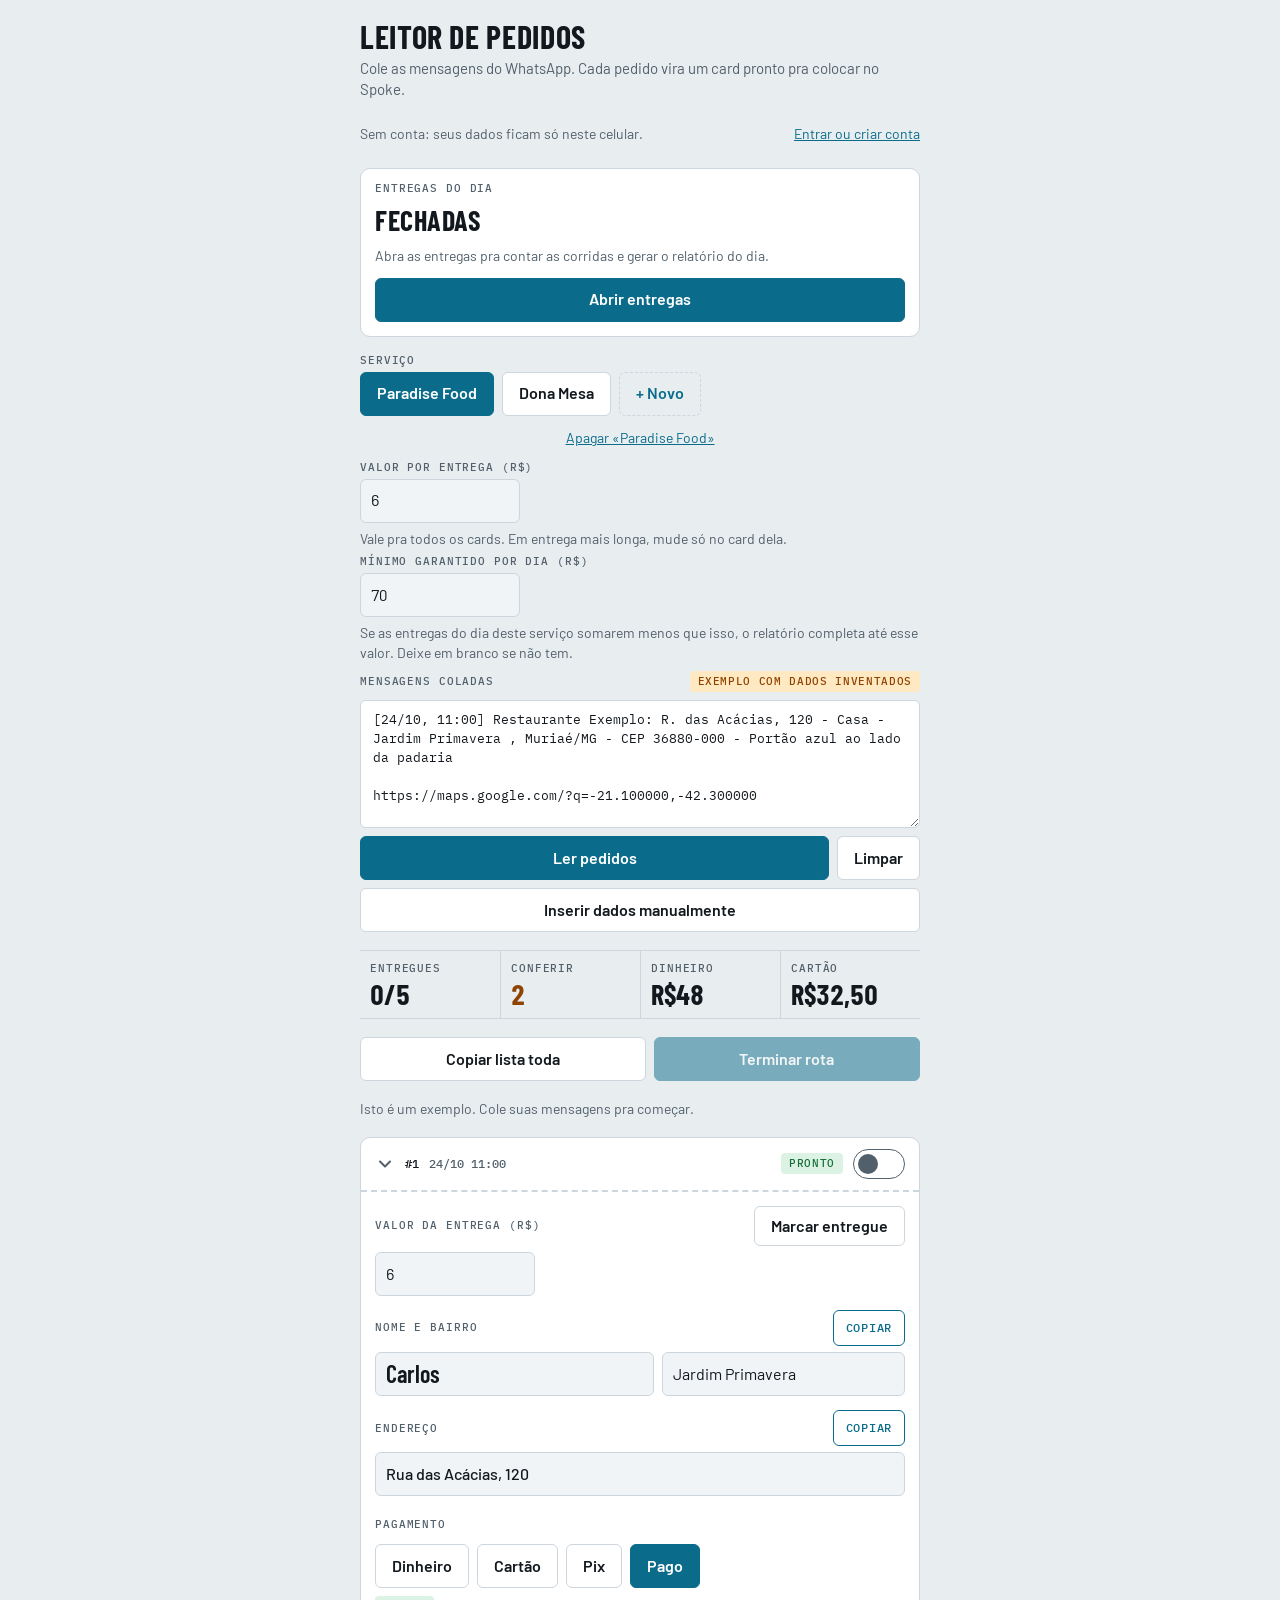
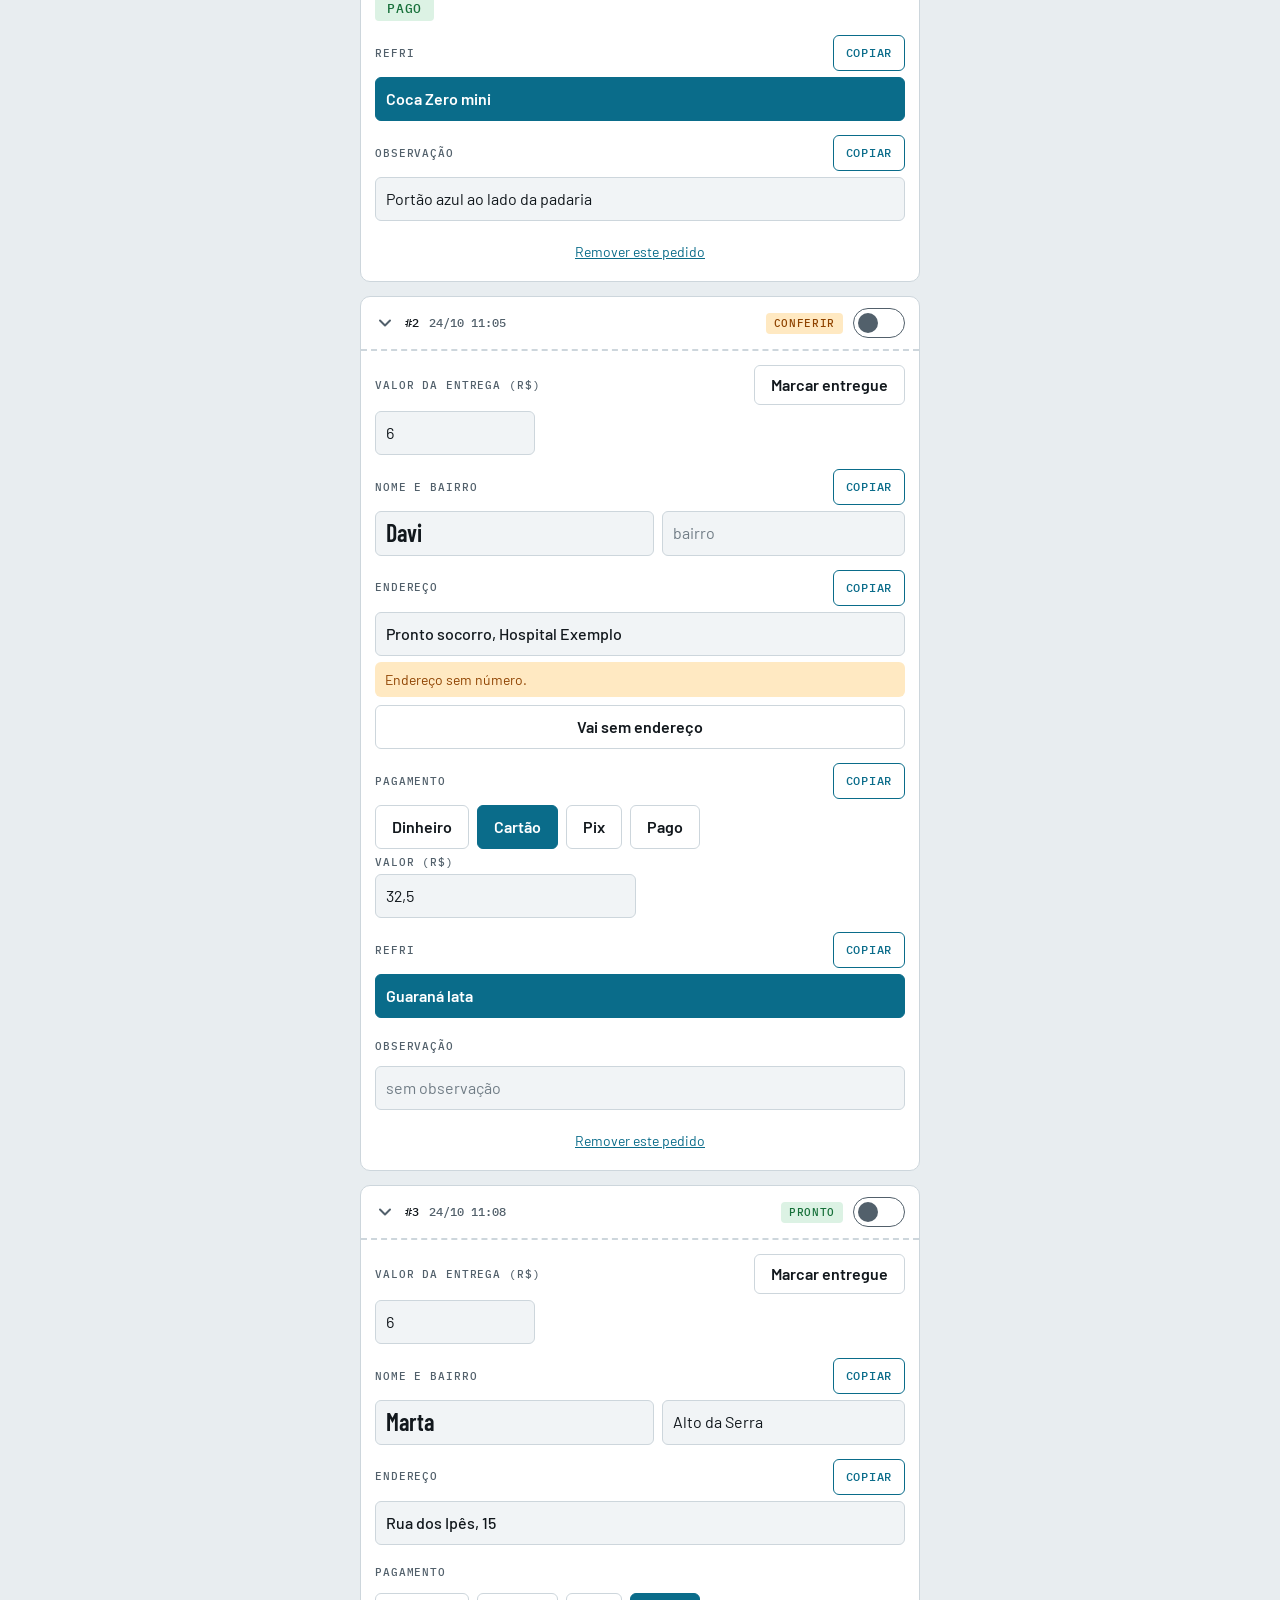
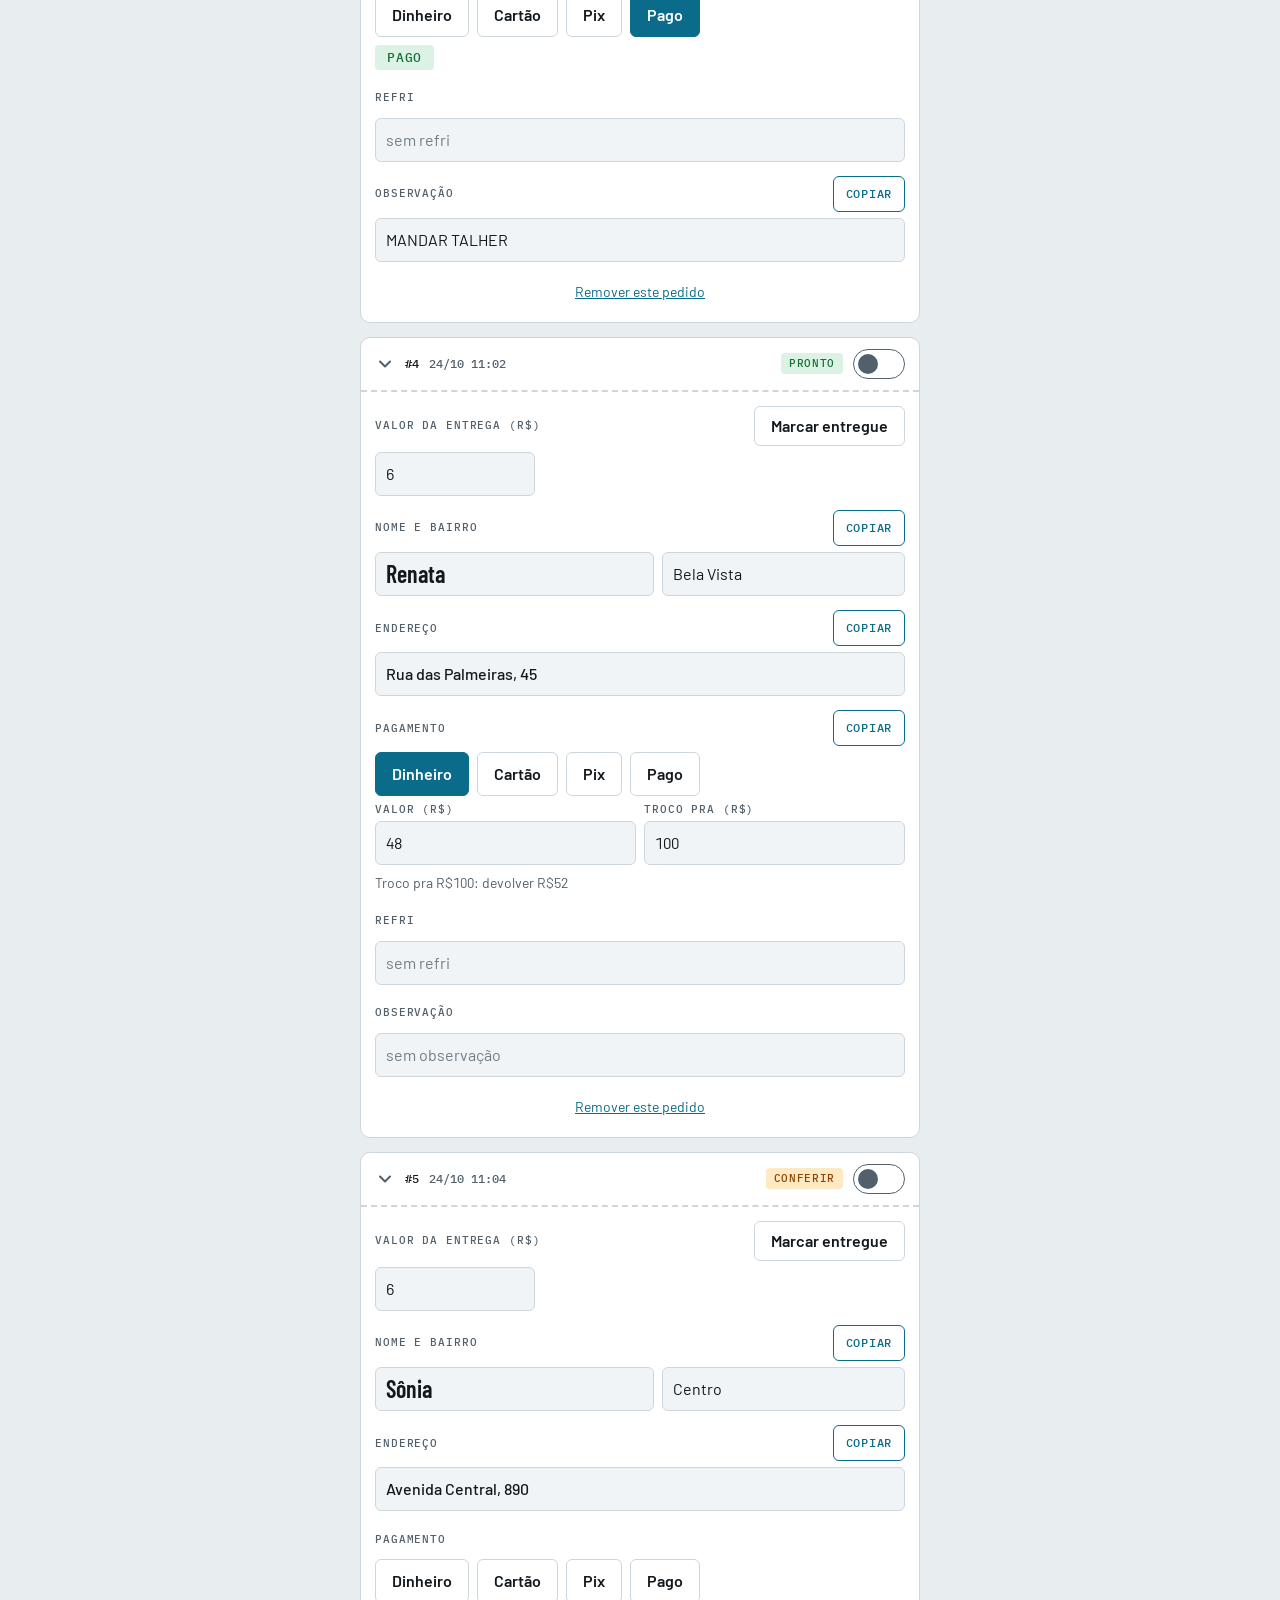
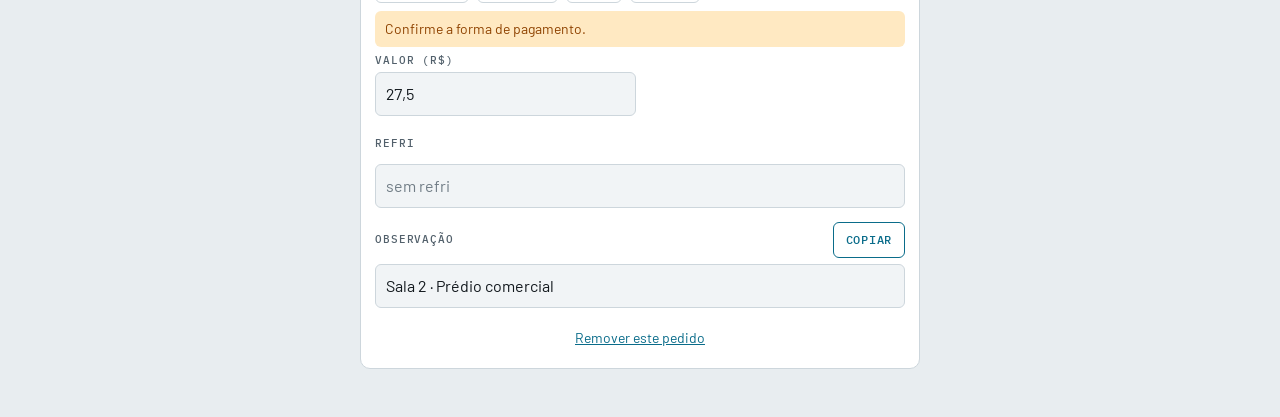
==== index.html @ 941a0d6e "Etapa 6a: login opcional (area de conta)" ====
<!DOCTYPE html>
<!--
  index.html  —  O "esqueleto" da página
  ------------------------------------------------------------
  HTML só descreve O QUE existe na tela. A aparência está em
  css/style.css e o comportamento em js/app.js.

  Várias partes aqui ficam vazias de propósito (turno, serviços, resumo,
  cards, relatório): o app.js preenche essas partes conforme os dados.
-->
<html lang="pt-BR">
<head>
  <meta charset="utf-8">
  <meta name="viewport" content="width=device-width, initial-scale=1, viewport-fit=cover">
  <title>Leitor de Pedidos</title>
  <!-- Faz o site poder ser instalado como app (e virar APK) -->
  <link rel="manifest" href="manifest.json">
  <meta name="theme-color" content="#0a6c8a">
  <link rel="icon" href="icons/icon-192.png">
  <link rel="stylesheet" href="https://fonts.googleapis.com/css2?family=Barlow:wght@400;500;600&family=Barlow+Condensed:wght@600;700&family=IBM+Plex+Mono:wght@400;500&display=swap">
  <link rel="stylesheet" href="css/style.css">
  <!-- NOVO: aparência da área de conta (login) -->
  <link rel="stylesheet" href="css/conta.css">
</head>
<body>

  <main class="wrap">

    <header>
      <h1>Leitor de Pedidos</h1>
      <p class="lead">Cole as mensagens do WhatsApp. Cada pedido vira um card pronto pra colocar no Spoke.</p>
    </header>

    <!-- NOVO: área da conta (login opcional). O js/auth.js preenche esta parte. -->
    <section id="areaConta" aria-label="Conta"></section>

    <!-- Barra das entregas do dia: abrir, ver o andamento, fechar -->
    <section class="turno" id="turno" aria-label="Entregas do dia"></section>

    <!-- Mensagens curtas de status (salvo, erro...) -->
    <p class="status" id="status" hidden></p>

    <!-- TELA PRINCIPAL -->
    <div class="stack" id="main">

      <section class="paste" aria-label="Mensagens">
        <div class="f">
          <span class="lab">Serviço</span>
          <div class="seg" id="servicos"></div>
          <div class="row" id="novo" hidden>
            <input class="in" id="novoNome" placeholder="Nome do serviço" autocomplete="off">
            <button class="b1" id="novoOk" type="button">Salvar</button>
          </div>
          <!-- Apagar serviço: o app.js mostra o link e as duas perguntas aqui -->
          <div class="notes" id="svcdel"></div>
        </div>

        <div class="f">
          <label class="lab" for="valorPadrao">Valor por entrega (R$)</label>
          <input class="in sm" id="valorPadrao" inputmode="decimal" autocomplete="off">
          <span class="hint">Vale pra todos os cards. Em entrega mais longa, mude só no card dela.</span>
        </div>

        <div class="f">
          <label class="lab" for="minimo">Mínimo garantido por dia (R$)</label>
          <input class="in sm" id="minimo" inputmode="decimal" placeholder="sem mínimo" autocomplete="off">
          <span class="hint">Se as entregas do dia deste serviço somarem menos que isso, o relatório completa até esse valor. Deixe em branco se não tem.</span>
        </div>

        <div class="paste-head">
          <label class="lab" for="src">Mensagens coladas</label>
          <span class="demo" id="demo">Exemplo com dados inventados</span>
        </div>
        <textarea id="src" spellcheck="false" placeholder="Cole aqui as mensagens do WhatsApp"></textarea>
        <div class="row">
          <button class="b1" id="run" type="button">Ler pedidos</button>
          <button class="b2" id="clear" type="button">Limpar</button>
        </div>

        <!-- Pedido que não veio no padrão (ex.: print do iFood): preencher na mão -->
        <button class="b2" id="manualBtn" type="button">Inserir dados manualmente</button>

        <!-- Telinha de preenchimento manual (o app.js abre e fecha) -->
        <div class="manual" id="manual" hidden>
          <span class="lab">Novo pedido manual</span>

          <div class="f">
            <label class="lab" for="mNome">Nome</label>
            <input class="in nm" id="mNome" autocomplete="off">
          </div>
          <div class="f">
            <label class="lab" for="mBairro">Bairro</label>
            <input class="in" id="mBairro" autocomplete="off">
          </div>
          <div class="f">
            <label class="lab" for="mEnd">Endereço (rua e número)</label>
            <input class="in ad" id="mEnd" placeholder="Rua X, 123" autocomplete="off">
          </div>

          <div class="f">
            <span class="lab">Pagamento</span>
            <div class="seg" id="mForma">
              <button class="b2" type="button" data-mf="dinheiro" aria-pressed="false">Dinheiro</button>
              <button class="b2" type="button" data-mf="cartao" aria-pressed="false">Cartão</button>
              <button class="b2" type="button" data-mf="pix" aria-pressed="false">Pix</button>
              <button class="b2" type="button" data-mf="pago" aria-pressed="false">Pago</button>
            </div>
          </div>
          <div class="pay-in" id="mValores">
            <div class="f">
              <label class="lab" for="mValor">Valor (R$)</label>
              <input class="in sm" id="mValor" inputmode="decimal" autocomplete="off">
            </div>
            <div class="f" id="mTrocoBox" hidden>
              <label class="lab" for="mTroco">Troco pra (R$)</label>
              <input class="in sm" id="mTroco" inputmode="decimal" placeholder="opcional" autocomplete="off">
            </div>
          </div>

          <div class="f">
            <label class="lab" for="mRefri">Refri</label>
            <input class="in" id="mRefri" placeholder="sem refri" autocomplete="off">
          </div>
          <div class="f">
            <label class="lab" for="mObs">Observação</label>
            <input class="in" id="mObs" placeholder="sem observação" autocomplete="off">
          </div>

          <div class="notice warn" id="mErro" hidden></div>
          <div class="row">
            <button class="b1" id="mAdd" type="button">Adicionar pedido</button>
            <button class="b2" id="mCancel" type="button">Cancelar</button>
          </div>
        </div>
      </section>

      <section class="sum" id="sum" aria-label="Resumo da rota"></section>

      <div class="row">
        <button class="b2" id="copyall" type="button" style="flex:1 1 auto">Copiar lista toda</button>
        <button class="b1" id="terminar" type="button">Terminar rota</button>
      </div>
      <p class="hint" id="hintfim" hidden></p>
      <div class="notes" id="fim"></div>

      <section class="list" id="list" aria-label="Pedidos"></section>
      <p class="foot" id="foot" hidden></p>
    </div>

    <!-- TELA DO RELATÓRIO (aparece ao tocar em "Fechar entregas") -->
    <section class="stack" id="rel" hidden></section>

  </main>

  <!-- Aviso ao apertar "voltar" no celular (o app.js mostra e esconde) -->
  <div class="sair" id="sair" role="alertdialog" aria-modal="true" aria-labelledby="sairT" hidden>
    <div class="sair-box">
      <b id="sairT">Deseja realmente sair do aplicativo?</b>
      <p class="hint" id="sairMsg"></p>
      <div class="row">
        <button class="b1" id="sairNao" type="button">Ficar</button>
        <button class="b2" id="sairSim" type="button">Sair</button>
      </div>
    </div>
  </div>

  <!--
    A ORDEM IMPORTA:
      parser.js  cria parseOrders()
      storage.js cria "store" (onde os dados ficam guardados)
      auth.js    cria "conta" (login opcional)   <- NOVO
      app.js     usa os de cima
  -->
  <script src="js/parser.js"></script>
  <script src="js/storage.js"></script>
  <script src="js/auth.js"></script>
  <script src="js/app.js"></script>
</body>
</html>
---- css/style.css ----
/* ============================================================
   style.css  —  Aparência da página
   ------------------------------------------------------------
   Ideia do visual: uma coluna só (pensada pro celular) e cards
   que lembram o canhoto de uma entrega, com uma linha pontilhada
   separando o topo do resto. Cores com bom contraste pra ler na rua.

   Organização do arquivo:
     1. Cores e fontes (variáveis)
     2. Base da página
     3. Área de colar as mensagens
     4. Resumo (números do topo)
     5. Cards dos pedidos
   ============================================================ */


/* ------------------------------------------------------------
   1. CORES E FONTES
   Variáveis CSS (começam com --) guardam valores que usamos várias
   vezes. Para mudar uma cor do site inteiro, muda só aqui.
   ------------------------------------------------------------ */
:root {
  color-scheme: light;

  --bg: #e8edf0;          /* fundo da página */
  --surface: #ffffff;     /* fundo dos cards */
  --surface-2: #f1f4f6;   /* fundo dos campos de texto */
  --ink: #12181d;         /* cor do texto */
  --ink-2: #52606b;       /* texto secundário (mais apagado) */
  --line: #cdd6dc;        /* linhas e bordas */
  --accent: #0a6c8a;      /* cor de destaque (botões) */
  --accent-ink: #ffffff;  /* texto em cima do destaque */
  --ok: #17703a;          /* verde: tudo certo */
  --ok-bg: #dcf2e4;
  --warn: #8f4300;        /* laranja: conferir */
  --warn-bg: #ffe9c2;

  --f-display: "Barlow Condensed", "Arial Narrow", system-ui, sans-serif;  /* nomes e números grandes */
  --f-body: "Barlow", system-ui, -apple-system, "Segoe UI", sans-serif;    /* texto comum */
  --f-mono: "IBM Plex Mono", ui-monospace, Menlo, Consolas, monospace;     /* etiquetas pequenas */
}

/* MODO ESCURO: se o celular estiver no modo escuro, trocamos só as cores. */
@media (prefers-color-scheme: dark) {
  :root {
    color-scheme: dark;
    --bg: #0e1317; --surface: #171e24; --surface-2: #1f2a32; --ink: #e9eff3; --ink-2: #9aa9b5; --line: #2d3a45;
    --accent: #55c1de; --accent-ink: #07202a; --ok: #6fd391; --ok-bg: #17331f; --warn: #ffbf5e; --warn-bg: #3a2a0c;
  }
}


/* ------------------------------------------------------------
   2. BASE DA PÁGINA
   ------------------------------------------------------------ */
* { box-sizing: border-box; }   /* a largura de um elemento já inclui borda e espaçamento interno */

body {
  margin: 0;
  background: var(--bg);
  color: var(--ink);
  font: 400 16px/1.4 var(--f-body);
  /* Cima 20px, lados no mínimo 16px (e maiores se o celular tiver "notch"), baixo 48px. */
  padding-top: 20px;
  padding-bottom: 48px;
  padding-left: max(16px, env(safe-area-inset-left, 0px));
  padding-right: max(16px, env(safe-area-inset-right, 0px));
}

/* .wrap = a coluna central. Limita a largura e empilha as seções com espaço entre elas. */
.wrap {
  max-width: 560px;
  margin: 0 auto;
  display: flex;
  flex-direction: column;
  gap: 18px;
}

/* Botões e campos herdam a fonte da página (por padrão o navegador usa outra). */
button, input, textarea { font: inherit; color: inherit; }

/* Contorno visível ao navegar pelo teclado. */
:focus-visible { outline: 2px solid var(--accent); outline-offset: 1px; }

h1 {
  margin: 0;
  font: 700 32px/1 var(--f-display);
  letter-spacing: .02em;
  text-transform: uppercase;
}
.lead { margin: 6px 0 0; color: var(--ink-2); font-size: 15px; }

/* .lab = etiqueta pequena em maiúsculas ("ENDEREÇO", "PAGAMENTO"...) */
.lab {
  font: 500 11px/1 var(--f-mono);
  letter-spacing: .08em;
  text-transform: uppercase;
  color: var(--ink-2);
}


/* ------------------------------------------------------------
   3. ÁREA DE COLAR AS MENSAGENS
   ------------------------------------------------------------ */
.paste { display: flex; flex-direction: column; gap: 8px; }
.paste-head { display: flex; align-items: center; justify-content: space-between; gap: 8px; min-height: 22px; }

/* Selo "Exemplo com dados inventados" */
.demo {
  font: 500 11px/1 var(--f-mono);
  letter-spacing: .06em;
  text-transform: uppercase;
  color: var(--warn);
  background: var(--warn-bg);
  padding: 5px 8px;
  border-radius: 4px;
}

textarea#src {
  width: 100%;
  min-height: 128px;
  resize: vertical;
  padding: 10px 12px;
  font: 400 13px/1.45 var(--f-mono);
  background: var(--surface);
  border: 1px solid var(--line);
  border-radius: 6px;
}

.row { display: flex; gap: 8px; flex-wrap: wrap; }   /* linha de botões; quebra se faltar espaço */

/* Botões: .b1 = principal (colorido), .b2 = secundário (branco). min-height 44px = fácil de tocar. */
.b1, .b2 {
  min-height: 44px;
  padding: 0 16px;
  border-radius: 6px;
  border: 1px solid var(--line);
  font-weight: 600;
  cursor: pointer;
}
.b1 { background: var(--accent); color: var(--accent-ink); border-color: var(--accent); flex: 1 1 auto; }
.b2 { background: var(--surface); }
.b2[aria-pressed="true"] { background: var(--ok-bg); color: var(--ok); border-color: var(--ok); }  /* botão "ligado" */
.b1:disabled, .b2:disabled { opacity: .5; cursor: default; }


/* ------------------------------------------------------------
   4. RESUMO (Pedidos / Conferir / Dinheiro / Cartão)
   grid + auto-fit: as colunas se ajustam ao tamanho da tela.
   ------------------------------------------------------------ */
.sum {
  display: grid;
  grid-template-columns: repeat(auto-fit, minmax(76px, 1fr));
  border-top: 1px solid var(--line);
  border-bottom: 1px solid var(--line);
}
.sum > div { padding: 12px 10px 10px; display: flex; flex-direction: column; gap: 6px; min-width: 0; }
.sum > div + div { border-left: 1px solid var(--line); }
.sum b { font: 700 28px/1 var(--f-display); font-variant-numeric: tabular-nums; overflow-wrap: anywhere; }
.sum .w b { color: var(--warn); }   /* "Conferir" fica laranja quando tem pendência */


/* ------------------------------------------------------------
   5. CARDS DOS PEDIDOS
   ------------------------------------------------------------ */
.list { display: flex; flex-direction: column; gap: 14px; }

.card {
  background: var(--surface);
  border: 1px solid var(--line);
  border-radius: 10px;
  overflow: hidden;
}

/* Topo do card: número, data/hora e etiqueta. A borda pontilhada é o "canhoto". */
.meta {
  display: flex;
  align-items: center;
  gap: 10px;
  padding: 4px 14px;
  border-bottom: 2px dashed var(--line);
  font: 500 12px/1 var(--f-mono);
  color: var(--ink-2);
}
.meta .idx { color: var(--ink); }

/* Etiqueta "Conferir" (laranja) / "Pronto" (verde). margin-left:auto empurra pra direita. */
.chip { margin-left: auto; padding: 5px 8px; border-radius: 4px; letter-spacing: .06em; text-transform: uppercase; font-size: 11px; }
.chip.ok { background: var(--ok-bg); color: var(--ok); }
.chip.warn { background: var(--warn-bg); color: var(--warn); }

.body { padding: 14px; display: flex; flex-direction: column; gap: 14px; }

/* .f = um campo (etiqueta + conteúdo). */
.f { display: flex; flex-direction: column; gap: 6px; min-width: 0; }
.f-head { display: flex; align-items: center; justify-content: space-between; gap: 8px; min-height: 28px; }

/* Botão pequeno "Copiar" */
.cp {
  min-height: 36px;
  padding: 0 12px;
  border-radius: 6px;
  border: 1px solid var(--accent);
  background: transparent;
  color: var(--accent);
  font: 500 12px/1 var(--f-mono);
  letter-spacing: .06em;
  text-transform: uppercase;
  cursor: pointer;
}

/* Nome e bairro lado a lado (o nome ocupa um pouco mais). */
.two { display: grid; grid-template-columns: 1.15fr 1fr; gap: 8px; }
.two > * { min-width: 0; }

/* .in = campo de texto editável. font-size 16px evita o zoom automático do iPhone. */
.in {
  width: 100%;
  min-width: 0;
  min-height: 44px;
  padding: 8px 10px;
  background: var(--surface-2);
  border: 1px solid var(--line);
  border-radius: 6px;
  font-size: 16px;
}
.in.nm { font: 600 24px/1.1 var(--f-display); }   /* o nome fica grande */
.in.ad { font-weight: 500; }
.in::placeholder { color: var(--ink-2); opacity: .8; }

/* Refri: quando TEM refri, o campo fica colorido pra chamar atenção. */
.in.refri.has { background: var(--accent); border-color: var(--accent); color: var(--accent-ink); font-weight: 600; }
.in.refri.has::placeholder { color: var(--accent-ink); }

/* Pagamento */
.pay { display: flex; flex-direction: column; gap: 8px; align-items: flex-start; }
.pay-main { font-size: 17px; }
.pay-main strong { font: 700 28px/1 var(--f-display); margin-right: 4px; font-variant-numeric: tabular-nums; }
.sub { color: var(--ink-2); font-size: 14px; font-variant-numeric: tabular-nums; }
.tag.ok {
  display: inline-block;
  padding: 6px 12px;
  border-radius: 4px;
  background: var(--ok-bg);
  color: var(--ok);
  font: 500 13px/1 var(--f-mono);
  letter-spacing: .06em;
  text-transform: uppercase;
}

/* Avisos (laranja = conferir, verde = aceito) */
.notice { padding: 8px 10px; border-radius: 6px; font-size: 14px; width: 100%; }
.notice.warn { background: var(--warn-bg); color: var(--warn); }
.notice.ok { background: var(--ok-bg); color: var(--ok); }
.notes { display: flex; flex-direction: column; gap: 8px; }
.notes:empty { display: none; }   /* sem aviso = sem espaço */

/* Botão com cara de link ("Mudar") */
.link { background: none; border: 0; padding: 4px 0; color: var(--accent); font-size: 14px; text-decoration: underline; cursor: pointer; min-height: 32px; }

.empty { padding: 28px 16px; text-align: center; color: var(--ink-2); border: 1px dashed var(--line); border-radius: 10px; }
.foot { color: var(--ink-2); font-size: 14px; }

/* ------------------------------------------------------------
   6. ENTREGAS DO DIA, SERVIÇOS E RELATÓRIO
   ------------------------------------------------------------ */

/* .stack = uma pilha de seções com espaço entre elas */
.stack { display: flex; flex-direction: column; gap: 18px; }

/* Mensagem de status (salvo, erro). */
.status { margin: 0; padding: 10px 12px; border-radius: 6px; font-size: 14px; background: var(--surface-2); border: 1px solid var(--line); color: var(--ink-2); }
.status.ok { background: var(--ok-bg); border-color: var(--ok); color: var(--ok); }
.status.warn { background: var(--warn-bg); border-color: var(--warn); color: var(--warn); }

.hint { margin: 0; color: var(--ink-2); font-size: 14px; }

/* Campo curto (valores em reais) */
.in.sm { max-width: 160px; font-variant-numeric: tabular-nums; }

/* Escolha do serviço: botões lado a lado; o escolhido fica na cor de destaque. */
.seg { display: flex; flex-wrap: wrap; gap: 8px; }
.seg .b2[aria-pressed="true"] { background: var(--accent); color: var(--accent-ink); border-color: var(--accent); }
.seg .plus { background: transparent; border-style: dashed; color: var(--accent); }
#novo .in { flex: 1 1 160px; }

/* Barra das entregas do dia */
.turno-box { background: var(--surface); border: 1px solid var(--line); border-radius: 10px; padding: 14px; display: flex; flex-direction: column; gap: 12px; }
.turno-box.open { border-color: var(--accent); }
.turno-t { font: 700 28px/1 var(--f-display); text-transform: uppercase; letter-spacing: .02em; }
.turno-nums { display: grid; grid-template-columns: repeat(3, 1fr); border-top: 1px solid var(--line); border-bottom: 1px solid var(--line); }
.turno-nums > div { padding: 10px 8px 8px; display: flex; flex-direction: column; gap: 6px; min-width: 0; }
.turno-nums > div + div { border-left: 1px solid var(--line); }
.turno-nums b { font: 700 28px/1 var(--f-display); font-variant-numeric: tabular-nums; overflow-wrap: anywhere; }

/* Rotas já terminadas */
.rotas { list-style: none; margin: 0; padding: 0; display: flex; flex-direction: column; }
.rotas li { display: flex; align-items: center; justify-content: space-between; gap: 8px; padding: 8px 0; border-bottom: 1px dashed var(--line); }
.rotas li:last-child { border-bottom: 0; }
.rl { display: flex; flex-direction: column; gap: 2px; min-width: 0; }
.rl .n { font-weight: 600; }

/* ------------------------------------------------------------
   Topo do card: setinha (abre/fecha) + nome + chave "Entregue"
   ------------------------------------------------------------ */
/* .hd = o botão grande da esquerda (setinha + número + data). Tocar nele abre ou fecha o card. */
.hd {
  display: flex; align-items: center; gap: 10px;
  flex: 1 1 auto; min-width: 0; min-height: 44px;
  padding: 0; background: none; border: 0; color: inherit;
  font: inherit; text-align: left; cursor: pointer;
}
.chev { flex: none; color: var(--ink-2); transition: transform .18s; }
.card.fechado .chev { transform: rotate(-90deg); }

/* O nome no topo só aparece com o card FECHADO (aberto, o nome já está no campo logo abaixo). */
.hname { flex: 1 1 auto; min-width: 0; font: 600 21px/1.1 var(--f-display); color: var(--ink); overflow: hidden; text-overflow: ellipsis; white-space: nowrap; }
.card:not(.fechado) .hname { display: none; }

/* Card fechado: some o corpo, o número, a data e a etiqueta verde. A laranja ("Conferir") continua, pra você não esquecer. */
.card.fechado .body, .card.fechado .idx, .card.fechado .when, .card.fechado .chip.ok { display: none; }
.card.fechado .meta { border-bottom: 0; }

/* Chave "Entregue" (liga/desliga), na cor de destaque do projeto. */
.sw {
  position: relative; flex: none; width: 52px; height: 30px; padding: 0;
  border-radius: 15px; border: 1.5px solid var(--ink-2); background: transparent; cursor: pointer;
  transition: background .18s, border-color .18s;
}
.sw::before { content: ""; position: absolute; inset: -8px -6px; }          /* aumenta a área de toque */
.sw-knob {
  position: absolute; top: 50%; left: 4px; width: 20px; height: 20px; margin-top: -10px;
  border-radius: 50%; background: var(--ink-2); transition: transform .18s, background .18s;
}
.sw[aria-checked="true"] { background: var(--accent); border-color: var(--accent); }
.sw[aria-checked="true"] .sw-knob { transform: translateX(21px); background: var(--accent-ink); }
.sw:focus-visible, .hd:focus-visible { outline: 2px solid var(--accent); outline-offset: 3px; }
@media (prefers-reduced-motion: reduce) { .chev, .sw, .sw-knob { transition: none; } }

/* Card entregue: borda verde e mais apagado (fica no grupo de baixo da lista; ainda dá pra ler) */
.card.done { border-color: var(--ok); opacity: .62; }
.ent { min-height: 40px; }

/* Relatório */
h2 { margin: 0; }
.rel-s { background: var(--surface); border: 1px solid var(--line); border-radius: 10px; padding: 14px; display: flex; flex-direction: column; gap: 12px; }
.rel-h { display: flex; justify-content: space-between; align-items: baseline; gap: 8px; flex-wrap: wrap; }
.rel-h b { font: 700 24px/1.1 var(--f-display); text-transform: uppercase; letter-spacing: .02em; }
.rel-h span { color: var(--ink-2); font-variant-numeric: tabular-nums; }
.rel-l { list-style: none; margin: 0; padding: 0; display: flex; flex-direction: column; gap: 8px; }
.rel-l li { display: flex; align-items: center; justify-content: space-between; gap: 10px; }
.rel-l .n { font-weight: 500; min-width: 0; overflow-wrap: anywhere; }
.rel-l .in.sm { width: 110px; flex: none; }
.rel-g { display: flex; flex-direction: column; gap: 6px; }
.rel-g b { font: 700 40px/1 var(--f-display); font-variant-numeric: tabular-nums; }
#saldo { font-weight: 600; }

/* Pagamento editável: valor e troco lado a lado */
.pay .seg { width: 100%; }
.pay-in { display: grid; grid-template-columns: 1fr 1fr; gap: 8px; width: 100%; }
.pay-in > * { min-width: 0; }
.pay-in .in.sm { max-width: none; }
.payx { width: 100%; display: flex; flex-direction: column; gap: 8px; }
.payx:empty { display: none; }

/* Telinha de inserir pedido manualmente */
.manual { background: var(--surface); border: 1px solid var(--accent); border-radius: 10px; padding: 14px; display: flex; flex-direction: column; gap: 12px; }

/* Aviso ao apertar "voltar" no celular */
.sair {
  position: fixed; inset: 0; z-index: 50;
  display: flex; align-items: center; justify-content: center;
  background: rgba(0, 0, 0, .55);
  padding: max(16px, env(safe-area-inset-top, 0px)) max(16px, env(safe-area-inset-right, 0px)) max(16px, env(safe-area-inset-bottom, 0px)) max(16px, env(safe-area-inset-left, 0px));
}
.sair-box { background: var(--surface); border: 1px solid var(--line); border-radius: 10px; padding: 18px; max-width: 420px; width: 100%; display: flex; flex-direction: column; gap: 12px; }
.sair-box b { font: 700 24px/1.1 var(--f-display); text-transform: uppercase; letter-spacing: .02em; }

/* [hidden] precisa ganhar de qualquer display definido acima. */
[hidden] { display: none !important; }
---- css/conta.css ----
/* ============================================================
   conta.css  —  Aparência da área de conta (login)
   ------------------------------------------------------------
   Só ADICIONA classes novas (todas começam com "conta-").
   Usa as cores e fontes do style.css, então acompanha o modo escuro.
   ============================================================ */

/* Faixa de cima: texto à esquerda, link à direita. */
.conta-bar {
  display: flex;
  align-items: center;
  justify-content: space-between;
  gap: 8px;
  flex-wrap: wrap;
}
.conta-bar .hint { min-width: 0; overflow-wrap: anywhere; }

/* Caixa do formulário (entrar / criar conta / código). Borda na cor de destaque. */
.conta-box {
  background: var(--surface);
  border: 1px solid var(--accent);
  border-radius: 10px;
  padding: 14px;
  margin-top: 10px;
  display: flex;
  flex-direction: column;
  gap: 12px;
}

.conta-t { font: 700 24px/1.1 var(--f-display); text-transform: uppercase; letter-spacing: .02em; }

/* "Lembrar de mim": caixinha grande o bastante para tocar. */
.conta-lembrar { display: flex; align-items: center; gap: 10px; min-height: 44px; font-size: 15px; cursor: pointer; }
.conta-lembrar input { width: 22px; height: 22px; flex: none; accent-color: var(--accent); }

/* Campo do código de 6 dígitos: números grandes e bem espaçados. */
.in.conta-cod { font: 600 28px/1.1 var(--f-mono); letter-spacing: .35em; text-align: center; max-width: none; }
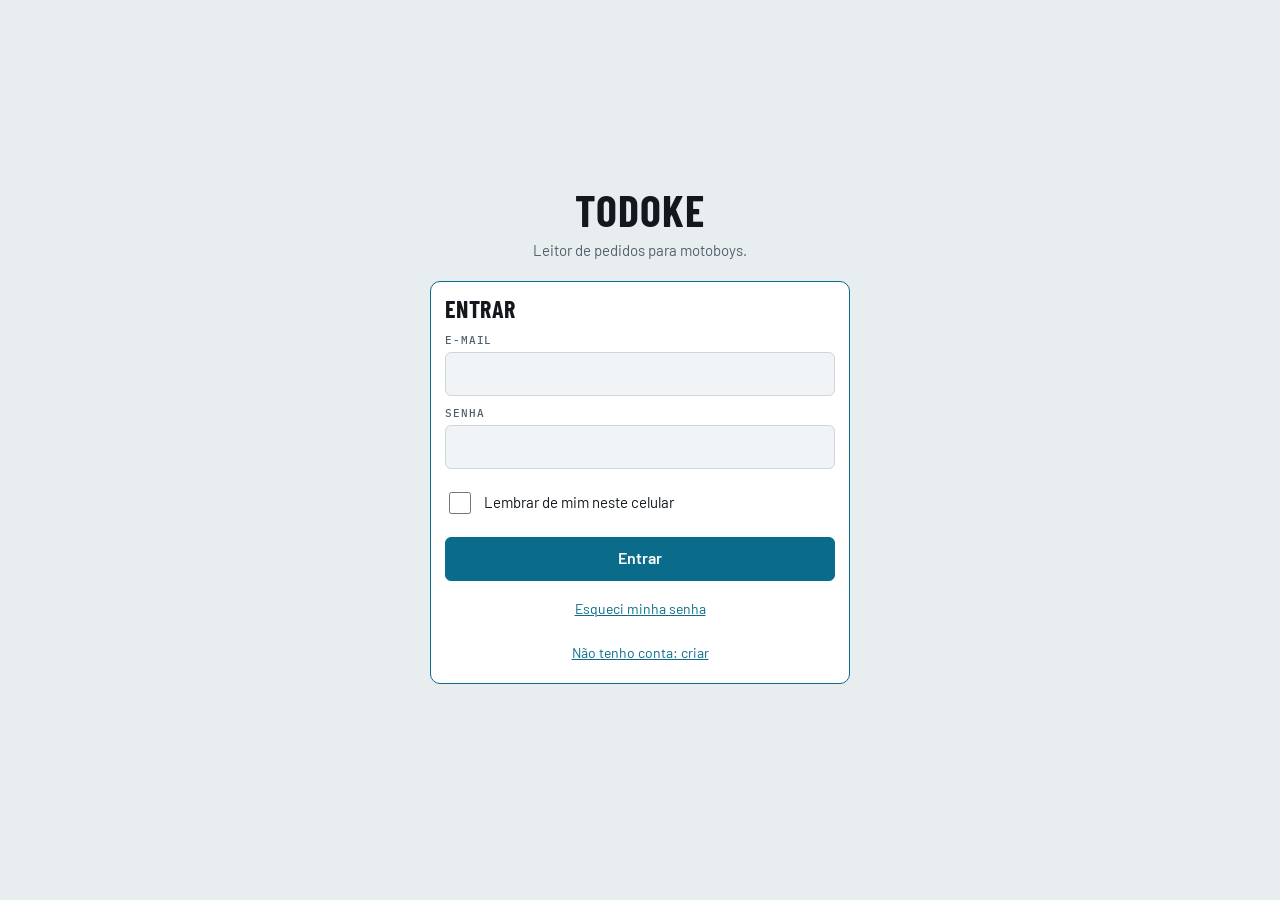
==== commit 36bc410b: "Etapas 5 e 8 (enxuta): menu lateral e aba Empresas" ====
--- a/index.html
+++ b/index.html
@@ -3,9 +3,9 @@
   index.html  —  O "esqueleto" da página
   ------------------------------------------------------------
   HTML só descreve O QUE existe na tela. A aparência está em
-  css/style.css e o comportamento em js/app.js.
-
-  Várias partes aqui ficam vazias de propósito (turno, serviços, resumo,
+  css/style.css (e menu.css, conta.css) e o comportamento em js/app.js.
+
+  Várias partes aqui ficam vazias de propósito (turno, empresas, resumo,
   cards, relatório): o app.js preenche essas partes conforme os dados.
 -->
 <html lang="pt-BR">
@@ -19,20 +19,24 @@
   <link rel="icon" href="icons/icon-192.png">
   <link rel="stylesheet" href="https://fonts.googleapis.com/css2?family=Barlow:wght@400;500;600&family=Barlow+Condensed:wght@600;700&family=IBM+Plex+Mono:wght@400;500&display=swap">
   <link rel="stylesheet" href="css/style.css">
-  <!-- NOVO: aparência da área de conta (login) -->
   <link rel="stylesheet" href="css/conta.css">
+  <!-- NOVO: aparência do menu lateral -->
+  <link rel="stylesheet" href="css/menu.css">
 </head>
 <body>
 
   <main class="wrap">
 
-    <header>
-      <h1>Leitor de Pedidos</h1>
-      <p class="lead">Cole as mensagens do WhatsApp. Cada pedido vira um card pronto pra colocar no Spoke.</p>
+    <!-- NOVO: o topo agora tem o botão do menu (3 barrinhas) ao lado do título -->
+    <header class="topo">
+      <button class="menu-btn" id="menuBtn" type="button" aria-label="Abrir menu" aria-expanded="false" aria-controls="menuPainel">
+        <span class="menu-ico" aria-hidden="true"><i></i><i></i><i></i></span>
+      </button>
+      <div>
+        <h1>Leitor de Pedidos</h1>
+        <p class="lead">Cole as mensagens do WhatsApp. Cada pedido vira um card pronto pra colocar no Spoke.</p>
+      </div>
     </header>
-
-    <!-- NOVO: área da conta (login opcional). O js/auth.js preenche esta parte. -->
-    <section id="areaConta" aria-label="Conta"></section>
 
     <!-- Barra das entregas do dia: abrir, ver o andamento, fechar -->
     <section class="turno" id="turno" aria-label="Entregas do dia"></section>
@@ -40,31 +44,14 @@
     <!-- Mensagens curtas de status (salvo, erro...) -->
     <p class="status" id="status" hidden></p>
 
-    <!-- TELA PRINCIPAL -->
+    <!-- TELA PRINCIPAL (Corridas) -->
     <div class="stack" id="main">
 
       <section class="paste" aria-label="Mensagens">
-        <div class="f">
-          <span class="lab">Serviço</span>
-          <div class="seg" id="servicos"></div>
-          <div class="row" id="novo" hidden>
-            <input class="in" id="novoNome" placeholder="Nome do serviço" autocomplete="off">
-            <button class="b1" id="novoOk" type="button">Salvar</button>
-          </div>
-          <!-- Apagar serviço: o app.js mostra o link e as duas perguntas aqui -->
-          <div class="notes" id="svcdel"></div>
-        </div>
-
-        <div class="f">
-          <label class="lab" for="valorPadrao">Valor por entrega (R$)</label>
-          <input class="in sm" id="valorPadrao" inputmode="decimal" autocomplete="off">
-          <span class="hint">Vale pra todos os cards. Em entrega mais longa, mude só no card dela.</span>
-        </div>
-
-        <div class="f">
-          <label class="lab" for="minimo">Mínimo garantido por dia (R$)</label>
-          <input class="in sm" id="minimo" inputmode="decimal" placeholder="sem mínimo" autocomplete="off">
-          <span class="hint">Se as entregas do dia deste serviço somarem menos que isso, o relatório completa até esse valor. Deixe em branco se não tem.</span>
+        <!-- NOVO: aqui só se ESCOLHE a empresa da rota. Para mudar valor, mínimo ou criar/apagar, use a aba Empresas. -->
+        <div class="f">
+          <span class="lab">Empresa</span>
+          <div class="seg" id="empSel"></div>
         </div>
 
         <div class="paste-head">
@@ -147,8 +134,53 @@
       <p class="foot" id="foot" hidden></p>
     </div>
 
+    <!-- NOVO: ABA EMPRESAS. Os campos são os mesmos que ficavam na tela principal
+         (mesmos ids), por isso o app.js continua funcionando sem mudar. -->
+    <section class="stack" id="emp" hidden aria-label="Empresas">
+      <header>
+        <h2 class="tela-t">Empresas</h2>
+        <p class="lead">As empresas para as quais você entrega. Escolha uma para ver ou mudar os valores dela.</p>
+      </header>
+
+      <section class="paste">
+        <div class="f">
+          <span class="lab">Empresa</span>
+          <div class="seg" id="servicos"></div>
+          <div class="row" id="novo" hidden>
+            <input class="in" id="novoNome" placeholder="Nome da empresa" autocomplete="off">
+            <button class="b1" id="novoOk" type="button">Salvar</button>
+          </div>
+          <!-- Apagar empresa: o app.js mostra o link e as duas perguntas aqui -->
+          <div class="notes" id="svcdel"></div>
+        </div>
+
+        <div class="f">
+          <label class="lab" for="valorPadrao">Valor por entrega (R$)</label>
+          <input class="in sm" id="valorPadrao" inputmode="decimal" autocomplete="off">
+          <span class="hint">Vale pra todos os cards. Em entrega mais longa, mude só no card dela.</span>
+        </div>
+
+        <div class="f">
+          <label class="lab" for="minimo">Mínimo garantido por dia (R$)</label>
+          <input class="in sm" id="minimo" inputmode="decimal" placeholder="sem mínimo" autocomplete="off">
+          <span class="hint">Se as entregas do dia desta empresa somarem menos que isso, o relatório completa até esse valor. Deixe em branco se não tem.</span>
+        </div>
+      </section>
+    </section>
+
     <!-- TELA DO RELATÓRIO (aparece ao tocar em "Fechar entregas") -->
     <section class="stack" id="rel" hidden></section>
+
+    <!-- NOVO: MENU LATERAL. Fica dentro do <main>, então só existe depois do login.
+         A área da conta ("Conectado como... Sair da conta") agora mora aqui dentro
+         (o auth.js a preenche pelo id areaConta). -->
+    <div class="menu-fundo" id="menuFundo"></div>
+    <nav class="menu-painel" id="menuPainel" aria-label="Menu">
+      <b class="menu-marca">Todoke</b>
+      <section id="areaConta" aria-label="Conta"></section>
+      <button class="menu-item" type="button" data-ir="corridas">Corridas</button>
+      <button class="menu-item" type="button" data-ir="empresas">Empresas</button>
+    </nav>
 
   </main>
 
@@ -168,12 +200,14 @@
     A ORDEM IMPORTA:
       parser.js  cria parseOrders()
       storage.js cria "store" (onde os dados ficam guardados)
-      auth.js    cria "conta" (login opcional)   <- NOVO
+      auth.js    cria "conta" (login) e a porta de entrada
+      menu.js    cria "menu" (menu lateral)   <- NOVO
       app.js     usa os de cima
   -->
   <script src="js/parser.js"></script>
   <script src="js/storage.js"></script>
   <script src="js/auth.js"></script>
+  <script src="js/menu.js"></script>
   <script src="js/app.js"></script>
 </body>
 </html>
--- a/css/conta.css
+++ b/css/conta.css
@@ -1,11 +1,25 @@
 /* ============================================================
-   conta.css  —  Aparência da área de conta (login)
+   conta.css  —  Aparência da porta de login e da faixa de conta
    ------------------------------------------------------------
-   Só ADICIONA classes novas (todas começam com "conta-").
+   Só ADICIONA classes novas (começam com "porta-" ou "conta-").
    Usa as cores e fontes do style.css, então acompanha o modo escuro.
    ============================================================ */
 
-/* Faixa de cima: texto à esquerda, link à direita. */
+/* A porta: tela cheia, com o formulário centralizado.
+   68px = o espaço que o body já reserva em cima e embaixo (20px + 48px). */
+.porta {
+  min-height: calc(100vh - 68px);
+  min-height: calc(100dvh - 68px);   /* "dvh" = altura real da tela do celular (sem a barra do navegador) */
+  display: flex;
+  align-items: center;
+  justify-content: center;
+}
+.porta-box { width: 100%; max-width: 420px; display: flex; flex-direction: column; gap: 20px; }
+.porta-marca { text-align: center; }
+.porta-marca h1 { font-size: 44px; }
+.porta-marca .lead { margin-top: 8px; }
+
+/* Faixa pequena dentro do app: texto à esquerda, link à direita. */
 .conta-bar {
   display: flex;
   align-items: center;
@@ -21,7 +35,6 @@
   border: 1px solid var(--accent);
   border-radius: 10px;
   padding: 14px;
-  margin-top: 10px;
   display: flex;
   flex-direction: column;
   gap: 12px;
--- a/css/menu.css
+++ b/css/menu.css
@@ -0,0 +1,72 @@
+/* ============================================================
+   menu.css  —  Menu lateral (3 barrinhas) e tela Empresas
+   ------------------------------------------------------------
+   Só ADICIONA classes novas (começam com "menu-", "topo" ou "tela-t").
+   Usa as cores e fontes do style.css, então acompanha o modo escuro.
+   ============================================================ */
+
+/* Topo: botão do menu + título lado a lado. */
+.topo { display: flex; align-items: flex-start; gap: 12px; }
+.topo > div { min-width: 0; }
+
+/* Título das telas internas (Empresas), no mesmo estilo do título principal. */
+.tela-t { font: 700 32px/1 var(--f-display); letter-spacing: .02em; text-transform: uppercase; }
+
+/* ---------- Botão das 3 barrinhas ---------- */
+.menu-btn {
+  flex: none;
+  width: 44px; height: 44px;
+  display: flex; align-items: center; justify-content: center;
+  background: var(--surface);
+  border: 1px solid var(--line);
+  border-radius: 8px;
+  cursor: pointer;
+}
+/* Três barrinhas VERTICAIS (3px de largura, 20px de altura). */
+.menu-ico { display: flex; gap: 5px; transition: transform .25s ease; }
+.menu-ico i { display: block; width: 3px; height: 20px; border-radius: 2px; background: var(--ink); }
+/* Menu aberto: o conjunto gira 90° e as barrinhas ficam HORIZONTAIS. */
+.menu-btn.aberto .menu-ico { transform: rotate(90deg); }
+
+/* ---------- Fundo escurecido (tocar nele fecha o menu) ---------- */
+.menu-fundo {
+  position: fixed; inset: 0; z-index: 40;
+  background: rgba(0, 0, 0, .45);
+  opacity: 0; visibility: hidden;
+  transition: opacity .22s ease, visibility 0s .22s;   /* só some do "toque" depois da animação */
+}
+.menu-fundo.aberto { opacity: 1; visibility: visible; transition: opacity .22s ease; }
+
+/* ---------- Painel que desliza da esquerda ---------- */
+.menu-painel {
+  position: fixed; top: 0; bottom: 0; left: 0; z-index: 45;
+  width: min(300px, 84vw);
+  background: var(--surface);
+  border-right: 1px solid var(--line);
+  padding: max(20px, env(safe-area-inset-top, 0px)) 16px max(24px, env(safe-area-inset-bottom, 0px)) max(16px, env(safe-area-inset-left, 0px));
+  display: flex; flex-direction: column; gap: 14px;
+  overflow-y: auto;
+  transform: translateX(-100%);
+  visibility: hidden;                                   /* fechado: não recebe toque nem foco */
+  transition: transform .22s ease, visibility 0s .22s;
+}
+.menu-painel.aberto { transform: none; visibility: visible; transition: transform .22s ease; }
+
+.menu-marca { font: 700 30px/1 var(--f-display); text-transform: uppercase; letter-spacing: .02em; }
+
+/* A área da conta fica empilhada dentro do painel. */
+.menu-painel .conta-bar { flex-direction: column; align-items: flex-start; }
+
+/* Botões do menu: a tela atual fica na cor de destaque. */
+.menu-item {
+  min-height: 48px; padding: 0 14px; text-align: left;
+  border: 1px solid transparent; border-radius: 8px;
+  background: transparent; color: var(--ink);
+  font: 600 17px/1 var(--f-body); cursor: pointer;
+}
+.menu-item[aria-current="page"] { background: var(--accent); color: var(--accent-ink); }
+
+/* Quem prefere menos movimento no celular: sem animação. */
+@media (prefers-reduced-motion: reduce) {
+  .menu-ico, .menu-fundo, .menu-painel { transition: none; }
+}
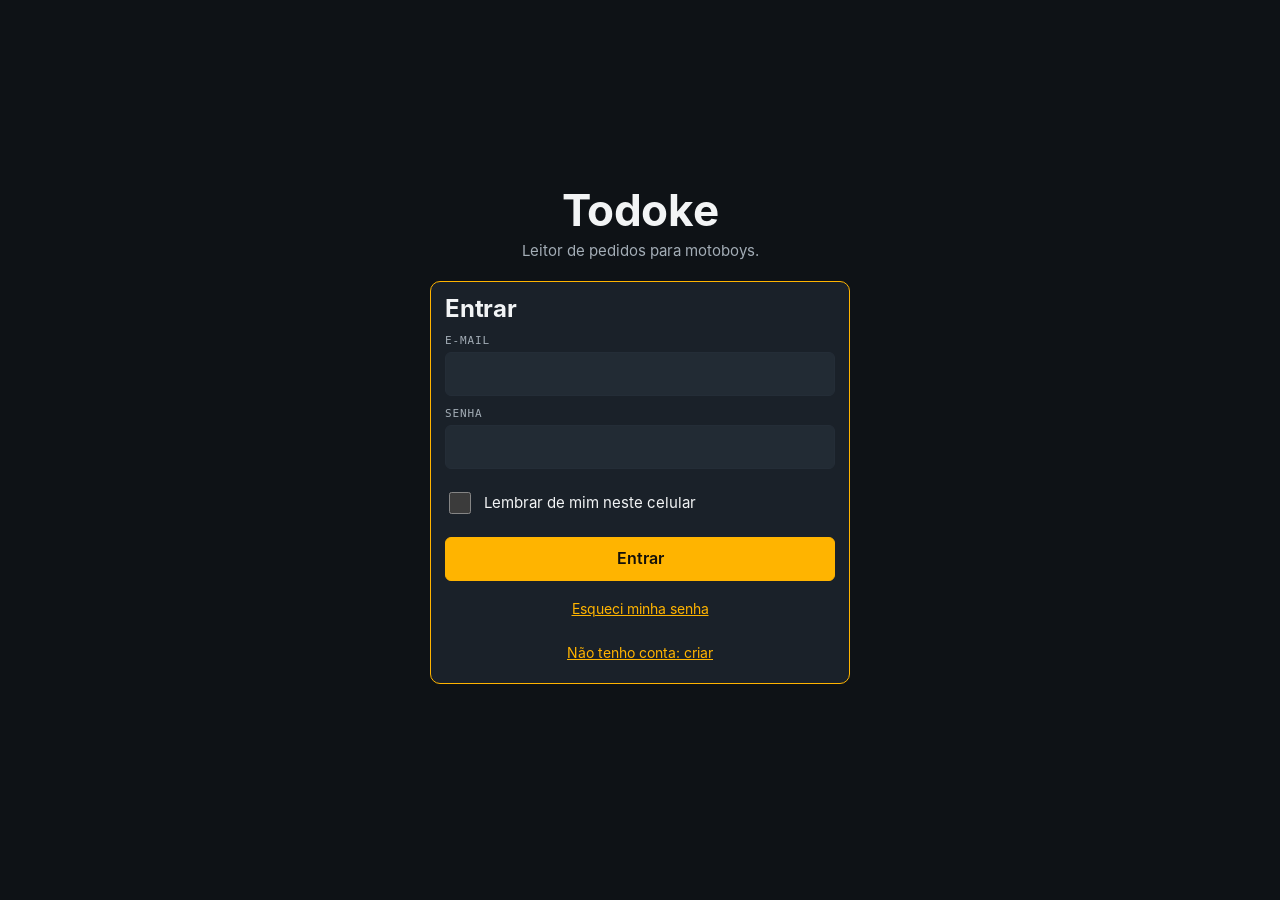
==== commit 4b0ff138: "Etapa 2: base do tema (Noite/Dia/Azul/Auto), fonte Inter local e icones SVG" ====
--- a/index.html
+++ b/index.html
@@ -3,7 +3,7 @@
   index.html  —  O "esqueleto" da página
   ------------------------------------------------------------
   HTML só descreve O QUE existe na tela. A aparência está em
-  css/style.css (e menu.css, conta.css) e o comportamento em js/app.js.
+  css/style.css (e menu.css, conta.css, tema.css) e o comportamento em js/app.js.
 
   Várias partes aqui ficam vazias de propósito (turno, empresas, resumo,
   cards, relatório): o app.js preenche essas partes conforme os dados.
@@ -15,13 +15,22 @@
   <title>Leitor de Pedidos</title>
   <!-- Faz o site poder ser instalado como app (e virar APK) -->
   <link rel="manifest" href="manifest.json">
-  <meta name="theme-color" content="#0a6c8a">
+  <!-- Cor da barra de cima do celular. O js/tema.js troca essa cor conforme o tema. -->
+  <meta name="theme-color" content="#0E1216">
   <link rel="icon" href="icons/icon-192.png">
-  <link rel="stylesheet" href="https://fonts.googleapis.com/css2?family=Barlow:wght@400;500;600&family=Barlow+Condensed:wght@600;700&family=IBM+Plex+Mono:wght@400;500&display=swap">
-  <link rel="stylesheet" href="css/style.css">
-  <link rel="stylesheet" href="css/conta.css">
-  <!-- NOVO: aparência do menu lateral -->
-  <link rel="stylesheet" href="css/menu.css">
+
+  <!-- NOVO: a fonte Inter agora fica na pasta fonts/ (carregada pelo css/tema.css),
+       então o link do Google Fonts foi removido e o app abre até sem internet. -->
+
+  <!-- O número depois do "?v=" serve pra o celular baixar a versão nova (sobe a cada entrega) -->
+  <link rel="stylesheet" href="css/style.css?v=4">
+  <link rel="stylesheet" href="css/conta.css?v=4">
+  <link rel="stylesheet" href="css/menu.css?v=4">
+  <!-- NOVO: temas (Noite, Dia, Azul). Vem por ÚLTIMO para sobrescrever as cores antigas -->
+  <link rel="stylesheet" href="css/tema.css?v=4">
+
+  <!-- NOVO: liga o tema escolhido ANTES da tela aparecer (por isso fica aqui no <head>) -->
+  <script src="js/tema.js?v=4"></script>
 </head>
 <body>
 
@@ -198,16 +207,19 @@
 
   <!--
     A ORDEM IMPORTA:
+      (tema.js   já foi carregado lá no <head>: cria "tema")
       parser.js  cria parseOrders()
       storage.js cria "store" (onde os dados ficam guardados)
+      icones.js  cria "icones" (desenhos SVG)   <- NOVO
       auth.js    cria "conta" (login) e a porta de entrada
-      menu.js    cria "menu" (menu lateral)   <- NOVO
+      menu.js    cria "menu" (menu lateral)
       app.js     usa os de cima
   -->
-  <script src="js/parser.js"></script>
-  <script src="js/storage.js"></script>
-  <script src="js/auth.js"></script>
-  <script src="js/menu.js"></script>
-  <script src="js/app.js"></script>
+  <script src="js/parser.js?v=4"></script>
+  <script src="js/storage.js?v=4"></script>
+  <script src="js/icones.js?v=4"></script>
+  <script src="js/auth.js?v=4"></script>
+  <script src="js/menu.js?v=4"></script>
+  <script src="js/app.js?v=4"></script>
 </body>
 </html>
--- a/css/tema.css
+++ b/css/tema.css
@@ -0,0 +1,166 @@
+/* ============================================================
+   tema.css  —  Temas de cor, fonte Inter e base do novo visual
+   ------------------------------------------------------------
+   Este arquivo é carregado POR ÚLTIMO no index.html. Como o CSS
+   "mais novo" ganha quando dois valores brigam, tudo o que está
+   aqui sobrescreve as cores antigas do style.css — sem precisar
+   mexer nele.
+
+   Temas (quem escolhe é o js/tema.js, pondo data-tema="..." na
+   tag <html>):
+     noite  → padrão (escuro, destaque amarelo)
+     dia    → claro, destaque verde
+     azul   → claro, destaque azul
+     auto   → não existe aqui: o tema.js troca por "noite" ou "dia"
+              conforme o modo escuro/claro do celular.
+
+   Organização:
+     1. Fonte Inter (hospedada em /fonts, abre até sem internet)
+     2. Tema NOITE (também é o padrão se o JavaScript falhar)
+     3. Tema DIA
+     4. Tema AZUL
+     5. Ajustes de tipografia e ícones
+   ============================================================ */
+
+
+/* ------------------------------------------------------------
+   1. FONTE INTER
+   Cada @font-face é um "peso" (400 normal, 500 médio, 600 seminegrito,
+   700 negrito). font-display: swap = mostra o texto na hora com a
+   fonte do sistema e troca pela Inter assim que ela carregar.
+   ------------------------------------------------------------ */
+@font-face { font-family: "Inter"; font-weight: 400; font-style: normal; font-display: swap; src: url("../fonts/inter-400.woff") format("woff"); }
+@font-face { font-family: "Inter"; font-weight: 500; font-style: normal; font-display: swap; src: url("../fonts/inter-500.woff") format("woff"); }
+@font-face { font-family: "Inter"; font-weight: 600; font-style: normal; font-display: swap; src: url("../fonts/inter-600.woff") format("woff"); }
+@font-face { font-family: "Inter"; font-weight: 700; font-style: normal; font-display: swap; src: url("../fonts/inter-700.woff") format("woff"); }
+
+
+/* ------------------------------------------------------------
+   2. TEMA NOITE (padrão)
+   As variáveis com nomes antigos (--bg, --surface, --ink...) são as
+   mesmas do style.css, por isso o app inteiro já muda de cor.
+   As variáveis NOVAS (--nav, --chip, --raio...) serão usadas pelas
+   telas redesenhadas nas próximas etapas.
+   ------------------------------------------------------------ */
+:root,
+:root[data-tema="noite"] {
+  color-scheme: dark;            /* campos, barras de rolagem etc. do navegador também ficam escuros */
+
+  --bg: #0E1216;                 /* fundo da página */
+  --surface: #1A2129;            /* fundo dos cards */
+  --surface-2: #222B34;          /* fundo dos campos de texto */
+  --ink: #F2F4F5;               /* texto principal */
+  --ink-2: #A3ADB6;             /* texto apagado (secundário) */
+  --line: #242D37;              /* linhas e bordas */
+  --accent: #FFB400;            /* destaque (botão principal, escolhido) */
+  --accent-ink: #14110A;        /* texto em cima do destaque */
+  --ok: #6FD391;                /* verde: tudo certo */
+  --ok-bg: #16301F;
+  --warn: #FFC247;              /* âmbar: conferir / refri */
+  --warn-bg: #3A2C0C;
+
+  /* Novas */
+  --nav: #12171C;               /* barra inferior */
+  --chip: #26313C;              /* fundo dos chips (pagamento etc.) */
+  --chip-ink: #F2F4F5;          /* texto dos chips */
+  --overlay: rgba(0, 0, 0, .6); /* fundo escurecido atrás de menu/avisos */
+  --sombra: 0 6px 20px rgba(0, 0, 0, .35);
+}
+
+
+/* ------------------------------------------------------------
+   3. TEMA DIA
+   ------------------------------------------------------------ */
+:root[data-tema="dia"] {
+  color-scheme: light;
+
+  --bg: #F3F4F0;
+  --surface: #FFFFFF;
+  --surface-2: #EEF0EA;
+  --ink: #14201B;
+  --ink-2: #5B6660;
+  --line: #DADFD7;
+  --accent: #0F7B5A;
+  --accent-ink: #FFFFFF;
+  --ok: #14703F;
+  --ok-bg: #DDF1E4;
+  --warn: #8A4B00;
+  --warn-bg: #FFF0D2;
+
+  --nav: #FFFFFF;
+  --chip: #E3F1EB;
+  --chip-ink: #0B5A42;
+  --overlay: rgba(10, 20, 15, .45);
+  --sombra: 0 6px 20px rgba(20, 32, 27, .10);
+}
+
+
+/* ------------------------------------------------------------
+   4. TEMA AZUL
+   ------------------------------------------------------------ */
+:root[data-tema="azul"] {
+  color-scheme: light;
+
+  --bg: #F2F5FC;
+  --surface: #FFFFFF;
+  --surface-2: #EDF1FB;
+  --ink: #111A33;
+  --ink-2: #586282;
+  --line: #DCE3F3;
+  --accent: #1F4FE0;
+  --accent-ink: #FFFFFF;
+  --ok: #17703A;
+  --ok-bg: #DCF2E4;
+  --warn: #8F4300;
+  --warn-bg: #FFE9C2;
+
+  --nav: #FFFFFF;
+  --chip: #E6ECFF;
+  --chip-ink: #1B3FB3;
+  --overlay: rgba(10, 18, 48, .45);
+  --sombra: 0 6px 20px rgba(31, 79, 224, .12);
+}
+
+
+/* ------------------------------------------------------------
+   5. AJUSTES DE TIPOGRAFIA E ÍCONES
+   ------------------------------------------------------------ */
+
+/* Variáveis comuns a todos os temas (não mudam de tema pra tema). */
+:root {
+  --raio: 16px;      /* cantos dos cards e botões */
+  --raio-g: 24px;    /* cantos dos blocos grandes (cartão do dia, gaveta) */
+
+  /* A Inter agora é a fonte de títulos e de texto. Se ela não carregar,
+     cai pra fonte padrão do celular. (--f-mono continua só para o campo
+     onde se cola o WhatsApp.) */
+  --f-display: "Inter", system-ui, -apple-system, "Segoe UI", Roboto, sans-serif;
+  --f-body: "Inter", system-ui, -apple-system, "Segoe UI", Roboto, sans-serif;
+}
+
+/* Os títulos antigos eram em MAIÚSCULAS e condensados (fonte Barlow Condensed).
+   Na Inter, maiúsculas ficam largas e pesadas, então voltam ao normal.
+   (Provisório: as telas novas das próximas etapas já nascem assim.) */
+h1, .tela-t, .menu-marca, .turno-t, .conta-t, .rel-h b, .sair-box b {
+  text-transform: none;
+  letter-spacing: -.01em;
+}
+
+/* A Inter é mais LARGA que a fonte antiga (condensada). Com 28px, números como
+   "R$32" não cabiam na coluna do resumo e quebravam em duas linhas ("R$3" / "2").
+   Por isso estes números ficam menores. (Provisório: o resumo será refeito
+   no cartão do dia, na etapa da tela Corridas.)
+   clamp(mínimo, ideal, máximo): o tamanho acompanha a largura da tela (5.2vw = 5,2%
+   da largura), mas nunca fica menor que o mínimo nem maior que 22px.
+   Medido em celulares de 360px e 390px:
+     • resumo: números inteiros até "R$999" cabem numa linha
+     • entregas do dia: até "R$132,50" (com centavos) cabe numa linha */
+.sum b { font-size: clamp(18px, 5.2vw, 22px); letter-spacing: -.02em; }
+.turno-nums b { font-size: clamp(16px, 4.7vw, 22px); letter-spacing: -.02em; }
+
+/* Ícones SVG (js/icones.js): pegam a cor do texto ao redor. */
+.ic { display: inline-block; flex: none; vertical-align: middle; }
+
+/* O fundo escurecido do menu e do aviso "Deseja sair?" agora vem do tema. */
+.menu-fundo { background: var(--overlay); }
+.sair { background: var(--overlay); }
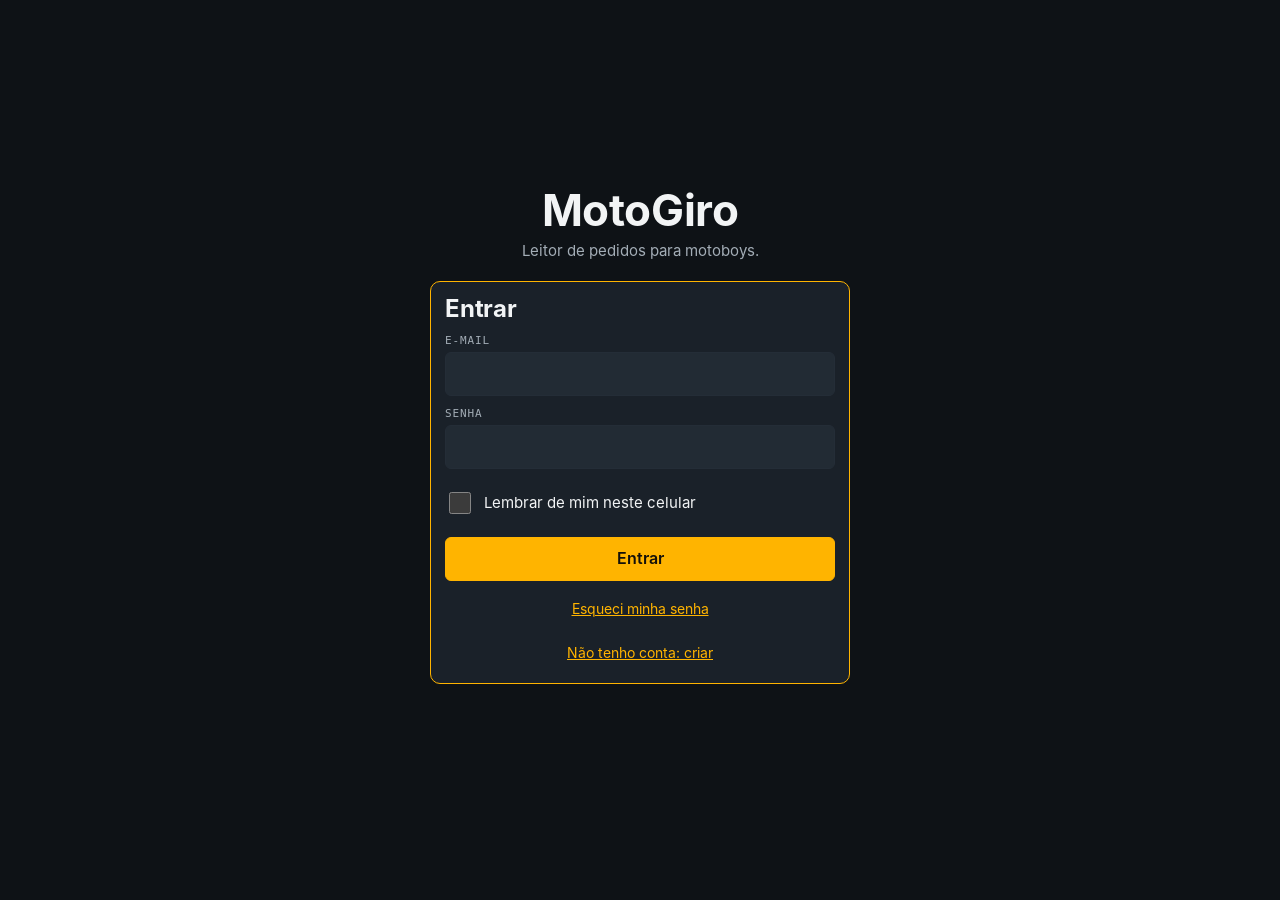
==== commit be535a71: "Parte 2 + gaveta lateral e nome MotoGiro" ====
--- a/index.html
+++ b/index.html
@@ -3,7 +3,7 @@
   index.html  —  O "esqueleto" da página
   ------------------------------------------------------------
   HTML só descreve O QUE existe na tela. A aparência está em
-  css/style.css (e menu.css, conta.css, tema.css) e o comportamento em js/app.js.
+  css/style.css (e menu.css, conta.css, tema.css, corridas.css) e o comportamento em js/app.js.
 
   Várias partes aqui ficam vazias de propósito (turno, empresas, resumo,
   cards, relatório): o app.js preenche essas partes conforme os dados.
@@ -12,7 +12,7 @@
 <head>
   <meta charset="utf-8">
   <meta name="viewport" content="width=device-width, initial-scale=1, viewport-fit=cover">
-  <title>Leitor de Pedidos</title>
+  <title>MotoGiro</title>
   <!-- Faz o site poder ser instalado como app (e virar APK) -->
   <link rel="manifest" href="manifest.json">
   <!-- Cor da barra de cima do celular. O js/tema.js troca essa cor conforme o tema. -->
@@ -23,32 +23,33 @@
        então o link do Google Fonts foi removido e o app abre até sem internet. -->
 
   <!-- O número depois do "?v=" serve pra o celular baixar a versão nova (sobe a cada entrega) -->
-  <link rel="stylesheet" href="css/style.css?v=4">
-  <link rel="stylesheet" href="css/conta.css?v=4">
-  <link rel="stylesheet" href="css/menu.css?v=4">
+  <link rel="stylesheet" href="css/style.css?v=6">
+  <link rel="stylesheet" href="css/conta.css?v=6">
+  <link rel="stylesheet" href="css/menu.css?v=6">
   <!-- NOVO: temas (Noite, Dia, Azul). Vem por ÚLTIMO para sobrescrever as cores antigas -->
-  <link rel="stylesheet" href="css/tema.css?v=4">
+  <link rel="stylesheet" href="css/tema.css?v=6">
+  <!-- NOVO: visual da tela Corridas (topo, cartão do dia, cards). Vem depois do tema.css -->
+  <link rel="stylesheet" href="css/corridas.css?v=6">
 
   <!-- NOVO: liga o tema escolhido ANTES da tela aparecer (por isso fica aqui no <head>) -->
-  <script src="js/tema.js?v=4"></script>
+  <script src="js/tema.js?v=6"></script>
 </head>
 <body>
 
   <main class="wrap">
 
-    <!-- NOVO: o topo agora tem o botão do menu (3 barrinhas) ao lado do título -->
+    <!-- TOPO: botão do menu (3 barrinhas) + saudação + avatar com a inicial.
+         O app.js preenche a saudação ("Boa noite,"), o nome e a letra do avatar. -->
     <header class="topo">
       <button class="menu-btn" id="menuBtn" type="button" aria-label="Abrir menu" aria-expanded="false" aria-controls="menuPainel">
         <span class="menu-ico" aria-hidden="true"><i></i><i></i><i></i></span>
       </button>
-      <div>
-        <h1>Leitor de Pedidos</h1>
-        <p class="lead">Cole as mensagens do WhatsApp. Cada pedido vira um card pronto pra colocar no Spoke.</p>
-      </div>
+      <div class="saud">
+        <span class="saud-1" id="saudTxt"></span>
+        <b class="saud-2" id="saudNome"></b>
+      </div>
+      <button class="avatar" id="avatar" type="button" data-ir="perfil" aria-label="Abrir Perfil"><span id="avatarLetra"></span></button>
     </header>
-
-    <!-- Barra das entregas do dia: abrir, ver o andamento, fechar -->
-    <section class="turno" id="turno" aria-label="Entregas do dia"></section>
 
     <!-- Mensagens curtas de status (salvo, erro...) -->
     <p class="status" id="status" hidden></p>
@@ -56,91 +57,118 @@
     <!-- TELA PRINCIPAL (Corridas) -->
     <div class="stack" id="main">
 
-      <section class="paste" aria-label="Mensagens">
-        <!-- NOVO: aqui só se ESCOLHE a empresa da rota. Para mudar valor, mínimo ou criar/apagar, use a aba Empresas. -->
-        <div class="f">
-          <span class="lab">Empresa</span>
-          <div class="seg" id="empSel"></div>
-        </div>
-
-        <div class="paste-head">
-          <label class="lab" for="src">Mensagens coladas</label>
-          <span class="demo" id="demo">Exemplo com dados inventados</span>
-        </div>
+      <!-- Empresa da rota: um chip que abre uma listinha. Para mudar valor, mínimo ou
+           criar/apagar empresa, use a aba Empresas. -->
+      <div class="emp-wrap" id="empWrap">
+        <button class="emp-chip" id="empChip" type="button" aria-haspopup="true" aria-expanded="false" aria-controls="empSel">
+          <span id="empNome"></span>
+          <span data-ic="baixo" data-tam="20"></span>
+        </button>
+        <div class="emp-pop" id="empSel" hidden></div>
+      </div>
+
+      <!-- CARTÃO DO DIA (entregas abertas / fechadas): o app.js desenha aqui dentro -->
+      <section class="turno" id="turno" aria-label="Entregas do dia"></section>
+
+      <!-- Botão grande de colar + botão "+" (pedido manual) -->
+      <div class="acoes">
+        <button class="b-colar" id="colarBtn" type="button">
+          <span data-ic="prancheta" data-tam="24"></span>
+          <span>Colar pedidos do WhatsApp</span>
+        </button>
+        <button class="b-mais" id="manualBtn" type="button" aria-label="Inserir pedido manualmente">
+          <span data-ic="mais" data-tam="28"></span>
+        </button>
+      </div>
+
+      <!-- Caixa de colar na mão: só aparece se o celular não deixar o botão ler a área de
+           transferência sozinho (o app.js abre e fecha). O id "src" continua o mesmo. -->
+      <section class="colar" id="colar" hidden aria-label="Colar mensagens">
+        <label class="colar-t" for="src">Cole aqui as mensagens do WhatsApp</label>
         <textarea id="src" spellcheck="false" placeholder="Cole aqui as mensagens do WhatsApp"></textarea>
         <div class="row">
           <button class="b1" id="run" type="button">Ler pedidos</button>
-          <button class="b2" id="clear" type="button">Limpar</button>
-        </div>
-
-        <!-- Pedido que não veio no padrão (ex.: print do iFood): preencher na mão -->
-        <button class="b2" id="manualBtn" type="button">Inserir dados manualmente</button>
-
-        <!-- Telinha de preenchimento manual (o app.js abre e fecha) -->
-        <div class="manual" id="manual" hidden>
-          <span class="lab">Novo pedido manual</span>
-
+          <button class="b2" id="colarFechar" type="button">Fechar</button>
+        </div>
+      </section>
+
+      <!-- Telinha de pedido manual (o app.js abre e fecha) -->
+      <div class="manual" id="manual" hidden>
+        <span class="lab">Novo pedido manual</span>
+
+        <div class="f">
+          <label class="lab" for="mNome">Nome</label>
+          <input class="in nm" id="mNome" autocomplete="off">
+        </div>
+        <div class="f">
+          <label class="lab" for="mBairro">Bairro</label>
+          <input class="in" id="mBairro" autocomplete="off">
+        </div>
+        <div class="f">
+          <label class="lab" for="mEnd">Endereço (rua e número)</label>
+          <input class="in ad" id="mEnd" placeholder="Rua X, 123" autocomplete="off">
+        </div>
+
+        <div class="f">
+          <span class="lab">Pagamento</span>
+          <div class="seg" id="mForma">
+            <button class="b2" type="button" data-mf="dinheiro" aria-pressed="false">Dinheiro</button>
+            <button class="b2" type="button" data-mf="cartao" aria-pressed="false">Cartão</button>
+            <button class="b2" type="button" data-mf="pix" aria-pressed="false">Pix</button>
+            <button class="b2" type="button" data-mf="pago" aria-pressed="false">Pago</button>
+          </div>
+        </div>
+        <div class="pay-in" id="mValores">
           <div class="f">
-            <label class="lab" for="mNome">Nome</label>
-            <input class="in nm" id="mNome" autocomplete="off">
-          </div>
-          <div class="f">
-            <label class="lab" for="mBairro">Bairro</label>
-            <input class="in" id="mBairro" autocomplete="off">
-          </div>
-          <div class="f">
-            <label class="lab" for="mEnd">Endereço (rua e número)</label>
-            <input class="in ad" id="mEnd" placeholder="Rua X, 123" autocomplete="off">
-          </div>
-
-          <div class="f">
-            <span class="lab">Pagamento</span>
-            <div class="seg" id="mForma">
-              <button class="b2" type="button" data-mf="dinheiro" aria-pressed="false">Dinheiro</button>
-              <button class="b2" type="button" data-mf="cartao" aria-pressed="false">Cartão</button>
-              <button class="b2" type="button" data-mf="pix" aria-pressed="false">Pix</button>
-              <button class="b2" type="button" data-mf="pago" aria-pressed="false">Pago</button>
-            </div>
-          </div>
-          <div class="pay-in" id="mValores">
-            <div class="f">
-              <label class="lab" for="mValor">Valor (R$)</label>
-              <input class="in sm" id="mValor" inputmode="decimal" autocomplete="off">
-            </div>
-            <div class="f" id="mTrocoBox" hidden>
-              <label class="lab" for="mTroco">Troco pra (R$)</label>
-              <input class="in sm" id="mTroco" inputmode="decimal" placeholder="opcional" autocomplete="off">
-            </div>
-          </div>
-
-          <div class="f">
-            <label class="lab" for="mRefri">Refri</label>
-            <input class="in" id="mRefri" placeholder="sem refri" autocomplete="off">
-          </div>
-          <div class="f">
-            <label class="lab" for="mObs">Observação</label>
-            <input class="in" id="mObs" placeholder="sem observação" autocomplete="off">
-          </div>
-
-          <div class="notice warn" id="mErro" hidden></div>
-          <div class="row">
-            <button class="b1" id="mAdd" type="button">Adicionar pedido</button>
-            <button class="b2" id="mCancel" type="button">Cancelar</button>
-          </div>
-        </div>
-      </section>
-
+            <label class="lab" for="mValor">Valor (R$)</label>
+            <input class="in sm" id="mValor" inputmode="decimal" autocomplete="off">
+          </div>
+          <div class="f" id="mTrocoBox" hidden>
+            <label class="lab" for="mTroco">Troco pra (R$)</label>
+            <input class="in sm" id="mTroco" inputmode="decimal" placeholder="opcional" autocomplete="off">
+          </div>
+        </div>
+
+        <div class="f">
+          <label class="lab" for="mRefri">Refri</label>
+          <input class="in" id="mRefri" placeholder="sem refri" autocomplete="off">
+        </div>
+        <div class="f">
+          <label class="lab" for="mObs">Observação</label>
+          <input class="in" id="mObs" placeholder="sem observação" autocomplete="off">
+        </div>
+
+        <div class="notice warn" id="mErro" hidden></div>
+        <div class="row">
+          <button class="b1" id="mAdd" type="button">Adicionar pedido</button>
+          <button class="b2" id="mCancel" type="button">Cancelar</button>
+        </div>
+      </div>
+
+      <!-- ROTA ATUAL: título, contagem e a lixeira (limpa a rota) -->
+      <div class="rota-h">
+        <div class="rota-tx">
+          <h2 class="rota-t">Rota atual</h2>
+          <p class="rota-sub" id="rotaSub"></p>
+          <span class="demo" id="demo" hidden>Exemplo com dados inventados</span>
+        </div>
+        <button class="icon-btn" id="clear" type="button" aria-label="Limpar a rota">
+          <span data-ic="lixeira" data-tam="22"></span>
+        </button>
+      </div>
+
+      <!-- Os cards dos pedidos (o app.js desenha) -->
+      <section class="list" id="list" aria-label="Pedidos"></section>
+      <p class="foot" id="foot" hidden></p>
+
+      <!-- Resumo e fechamento da rota -->
       <section class="sum" id="sum" aria-label="Resumo da rota"></section>
-
-      <div class="row">
+      <div class="row fim-acoes">
         <button class="b2" id="copyall" type="button" style="flex:1 1 auto">Copiar lista toda</button>
         <button class="b1" id="terminar" type="button">Terminar rota</button>
       </div>
       <p class="hint" id="hintfim" hidden></p>
       <div class="notes" id="fim"></div>
-
-      <section class="list" id="list" aria-label="Pedidos"></section>
-      <p class="foot" id="foot" hidden></p>
     </div>
 
     <!-- NOVO: ABA EMPRESAS. Os campos são os mesmos que ficavam na tela principal
@@ -177,6 +205,46 @@
       </section>
     </section>
 
+    <!-- HISTÓRICO (por enquanto só um aviso; a tela de verdade vem numa próxima etapa) -->
+    <section class="stack" id="hist" hidden aria-label="Histórico">
+      <header>
+        <h2 class="tela-t">Histórico</h2>
+        <p class="lead">Suas rotas e dias fechados.</p>
+      </header>
+      <div class="vazio">
+        <span data-ic="historico" data-tam="36"></span>
+        <b>Em breve</b>
+        <p>Aqui vão aparecer os dias que você fechou, com total de entregas e ganhos.</p>
+      </div>
+    </section>
+
+    <!-- PERFIL: por enquanto só a Aparência (tema). Nome, telefone, foto e senha vêm depois. -->
+    <section class="stack" id="perfil" hidden aria-label="Perfil">
+      <header>
+        <h2 class="tela-t">Perfil</h2>
+      </header>
+      <div class="perfil-card">
+        <div class="avatar grande" aria-hidden="true"><span id="perfilLetra"></span></div>
+        <div class="perfil-dados">
+          <b id="perfilNome"></b>
+          <span id="perfilEmail"></span>
+        </div>
+      </div>
+      <section class="perfil-bloco" aria-labelledby="apT">
+        <h3 id="apT" class="bloco-t"><span data-ic="aparencia" data-tam="20"></span> Aparência</h3>
+        <div class="temas" id="temas" role="radiogroup" aria-labelledby="apT"></div>
+        <p class="hint">Automático segue o modo claro/escuro do seu celular.</p>
+      </section>
+    </section>
+
+    <!-- BARRA INFERIOR: as 4 telas principais -->
+    <nav class="nav-baixo" id="navBaixo" aria-label="Telas">
+      <button type="button" data-ir="corridas"><span data-ic="corridas" data-tam="24"></span><span>Corridas</span></button>
+      <button type="button" data-ir="empresas"><span data-ic="empresas" data-tam="24"></span><span>Empresas</span></button>
+      <button type="button" data-ir="historico"><span data-ic="historico" data-tam="24"></span><span>Histórico</span></button>
+      <button type="button" data-ir="perfil"><span data-ic="perfil" data-tam="24"></span><span>Perfil</span></button>
+    </nav>
+
     <!-- TELA DO RELATÓRIO (aparece ao tocar em "Fechar entregas") -->
     <section class="stack" id="rel" hidden></section>
 
@@ -185,10 +253,15 @@
          (o auth.js a preenche pelo id areaConta). -->
     <div class="menu-fundo" id="menuFundo"></div>
     <nav class="menu-painel" id="menuPainel" aria-label="Menu">
-      <b class="menu-marca">Todoke</b>
+      <b class="menu-marca">MotoGiro</b>
       <section id="areaConta" aria-label="Conta"></section>
-      <button class="menu-item" type="button" data-ir="corridas">Corridas</button>
-      <button class="menu-item" type="button" data-ir="empresas">Empresas</button>
+      <div class="gav-itens">
+        <button class="menu-item" type="button" data-ir="corridas"><span data-ic="corridas" data-tam="22"></span><span>Corridas</span></button>
+        <button class="menu-item" type="button" data-ir="empresas"><span data-ic="empresas" data-tam="22"></span><span>Empresas</span></button>
+        <button class="menu-item" type="button" data-ir="historico"><span data-ic="historico" data-tam="22"></span><span>Histórico</span></button>
+        <button class="menu-item" type="button" data-ir="perfil"><span data-ic="perfil" data-tam="22"></span><span>Perfil</span></button>
+      </div>
+      <div id="areaSair" class="gav-pe"></div>
     </nav>
 
   </main>
@@ -215,11 +288,11 @@
       menu.js    cria "menu" (menu lateral)
       app.js     usa os de cima
   -->
-  <script src="js/parser.js?v=4"></script>
-  <script src="js/storage.js?v=4"></script>
-  <script src="js/icones.js?v=4"></script>
-  <script src="js/auth.js?v=4"></script>
-  <script src="js/menu.js?v=4"></script>
-  <script src="js/app.js?v=4"></script>
+  <script src="js/parser.js?v=6"></script>
+  <script src="js/storage.js?v=6"></script>
+  <script src="js/icones.js?v=6"></script>
+  <script src="js/auth.js?v=6"></script>
+  <script src="js/menu.js?v=6"></script>
+  <script src="js/app.js?v=6"></script>
 </body>
 </html>
--- a/css/tema.css
+++ b/css/tema.css
@@ -61,10 +61,42 @@
 
   /* Novas */
   --nav: #12171C;               /* barra inferior */
+  --nav-ativo-ink: #FFB400;
+  --nav-ativo: rgba(255, 180, 0, .16);  /* "pílula" da tela atual na barra inferior */
   --chip: #26313C;              /* fundo dos chips (pagamento etc.) */
   --chip-ink: #F2F4F5;          /* texto dos chips */
   --overlay: rgba(0, 0, 0, .6); /* fundo escurecido atrás de menu/avisos */
   --sombra: 0 6px 20px rgba(0, 0, 0, .35);
+
+  /* --- Topo (saudação, botão do menu, avatar, chip da empresa) --- */
+  --banda: transparent;               /* faixa colorida atrás do topo (só o tema Azul usa) */
+  --topo-ink: #F2F4F5;                /* nome e ícones do topo */
+  --topo-suave: #A3ADB6;              /* "Boa noite," */
+  --topo-btn: #1A2129;                /* fundo do botão do menu */
+  --topo-btn-borda: #242D37;
+  --topo-chip-bg: #1A2129;            /* chip da empresa */
+  --topo-chip-borda: #242D37;
+  --av-bg: #FFB400;                   /* avatar */
+  --av-ink: #14110A;
+
+  /* --- Cartão do dia ("R$ 48,00") --- */
+  --dia-bg: #FFB400;
+  --dia-ink: #14110A;                 /* textos principais do cartão */
+  --dia-suave: #14110A;               /* etiqueta e frase do mínimo */
+  --dia-valor: #14110A;               /* o valor grande */
+  --dia-barra: #14110A;               /* barra do mínimo (parte cheia) */
+  --dia-trilho: rgba(20, 17, 10, .28);/* barra do mínimo (parte vazia) */
+  --dia-btn-bg: #14110A;              /* botões dentro do cartão */
+  --dia-btn-ink: #FFB400;
+  --dia-sombra: none;
+
+  /* --- Botões da tela Corridas e cards --- */
+  --colar-bg: #F2F4F5;                /* botão "Colar pedidos do WhatsApp" */
+  --colar-ink: #0E1216;
+  --mais: #F2F4F5;                    /* botão "+" (contorno) */
+  --bola: #6E7882;                    /* bolinha de "entregue" */
+  --card-borda: #242D37;
+  --card-sombra: none;
 }
 
 
@@ -88,10 +120,39 @@
   --warn-bg: #FFF0D2;
 
   --nav: #FFFFFF;
+  --nav-ativo-ink: #0B5A42;
+  --nav-ativo: #E3F1EB;
   --chip: #E3F1EB;
   --chip-ink: #0B5A42;
   --overlay: rgba(10, 20, 15, .45);
   --sombra: 0 6px 20px rgba(20, 32, 27, .10);
+
+  --banda: transparent;
+  --topo-ink: #14201B;
+  --topo-suave: #5B6660;
+  --topo-btn: #FFFFFF;
+  --topo-btn-borda: transparent;
+  --topo-chip-bg: #FFFFFF;
+  --topo-chip-borda: transparent;
+  --av-bg: #0F7B5A;
+  --av-ink: #FFFFFF;
+
+  --dia-bg: #0F7B5A;
+  --dia-ink: #FFFFFF;
+  --dia-suave: #FFFFFF;
+  --dia-valor: #FFFFFF;
+  --dia-barra: #FFFFFF;
+  --dia-trilho: rgba(0, 0, 0, .28);
+  --dia-btn-bg: #FFFFFF;
+  --dia-btn-ink: #0B5A42;
+  --dia-sombra: 0 10px 24px rgba(15, 123, 90, .28);
+
+  --colar-bg: #14201B;
+  --colar-ink: #FFFFFF;
+  --mais: #14201B;
+  --bola: #8A948F;
+  --card-borda: transparent;
+  --card-sombra: 0 1px 3px rgba(20, 32, 27, .08);
 }
 
 
@@ -115,10 +176,39 @@
   --warn-bg: #FFE9C2;
 
   --nav: #FFFFFF;
+  --nav-ativo-ink: #1B3FB3;
+  --nav-ativo: #E6ECFF;
   --chip: #E6ECFF;
   --chip-ink: #1B3FB3;
   --overlay: rgba(10, 18, 48, .45);
   --sombra: 0 6px 20px rgba(31, 79, 224, .12);
+
+  --banda: #1F4FE0;                   /* faixa azul atrás do topo */
+  --topo-ink: #FFFFFF;
+  --topo-suave: #E8EEFF;
+  --topo-btn: rgba(255, 255, 255, .14);
+  --topo-btn-borda: transparent;
+  --topo-chip-bg: rgba(255, 255, 255, .14);
+  --topo-chip-borda: transparent;
+  --av-bg: #FFFFFF;
+  --av-ink: #1F4FE0;
+
+  --dia-bg: #FFFFFF;
+  --dia-ink: #111A33;
+  --dia-suave: #586282;
+  --dia-valor: #1F4FE0;
+  --dia-barra: #1F4FE0;
+  --dia-trilho: #E3E9FB;
+  --dia-btn-bg: #1F4FE0;
+  --dia-btn-ink: #FFFFFF;
+  --dia-sombra: 0 10px 28px rgba(31, 79, 224, .18);
+
+  --colar-bg: #1F4FE0;
+  --colar-ink: #FFFFFF;
+  --mais: #1F4FE0;
+  --bola: #7C86A3;
+  --card-borda: transparent;
+  --card-sombra: 0 1px 3px rgba(31, 79, 224, .10);
 }
 
 
--- a/css/corridas.css
+++ b/css/corridas.css
@@ -0,0 +1,346 @@
+/* ============================================================
+   corridas.css  —  Visual da tela Corridas (igual ao mockup)
+   ------------------------------------------------------------
+   Carregado DEPOIS do tema.css. As CORES vêm das variáveis do tema
+   (Noite / Dia / Azul), então este arquivo não tem nenhuma cor fixa:
+   trocou o tema, trocou tudo.
+
+   Organização:
+     1. Topo (menu, saudação, avatar) e faixa do tema Azul
+     2. Chip da empresa
+     3. Cartão do dia
+     4. Botão de colar e botão "+"
+     5. Caixa de colar e pedido manual
+     6. "Rota atual"
+     7. Cards dos pedidos
+     8. Resumo e botões do fim da rota
+   ============================================================ */
+
+
+/* ------------------------------------------------------------
+   1. TOPO
+   ------------------------------------------------------------ */
+.topo { align-items: center; gap: 14px; }
+
+/* Botão do menu: agora com as 3 barrinhas DEITADAS (como no mockup).
+   Ao abrir o menu o conjunto gira 90° (regra do menu.css) e a animação continua. */
+.menu-btn {
+  background: var(--topo-btn);
+  border: 1px solid var(--topo-btn-borda);
+  border-radius: 14px;
+}
+.menu-ico { flex-direction: column; gap: 4px; }
+.menu-ico i { width: 20px; height: 3px; background: var(--topo-ink); }
+
+/* Saudação: "Boa noite," (pequeno) em cima, nome grande embaixo. */
+.saud { flex: 1 1 auto; min-width: 0; display: flex; flex-direction: column; }
+.saud-1 { font-size: 15px; line-height: 1.2; color: var(--topo-suave); }
+.saud-2 {
+  font: 700 26px/1.15 var(--f-display); letter-spacing: -.02em; color: var(--topo-ink);
+  overflow: hidden; text-overflow: ellipsis; white-space: nowrap;
+}
+
+/* Avatar: bolinha com a inicial do nome. */
+.avatar {
+  flex: none; width: 44px; height: 44px; border-radius: 50%;
+  display: flex; align-items: center; justify-content: center;
+  background: var(--av-bg); color: var(--av-ink);
+  font: 700 20px/1 var(--f-display);
+}
+
+/* Tema Azul: faixa azul atrás do topo (nas outras telas fica só atrás do topo;
+   na Corridas ela desce um pouco mais e o cartão do dia "sobe" em cima dela).
+   data-view é posto no <body> pelo app.js. */
+.wrap { position: relative; isolation: isolate; }
+.wrap::before {
+  content: ""; position: absolute; z-index: -1;
+  top: -20px; left: 50%; width: 100vw; transform: translateX(-50%);
+  height: 80px; background: var(--banda); border-radius: 0 0 32px 32px;
+}
+body[data-view="main"] .wrap::before { height: 196px; }
+
+
+/* ------------------------------------------------------------
+   2. CHIP DA EMPRESA (abre uma listinha)
+   ------------------------------------------------------------ */
+.emp-wrap { position: relative; align-self: flex-start; max-width: 100%; }
+.emp-chip {
+  display: inline-flex; align-items: center; gap: 8px; max-width: 100%;
+  min-height: 40px; padding: 0 12px 0 16px;
+  background: var(--topo-chip-bg); border: 1px solid var(--topo-chip-borda); border-radius: 14px;
+  color: var(--topo-ink); font: 600 16px/1 var(--f-body); cursor: pointer;
+}
+.emp-chip > span:first-child { min-width: 0; overflow: hidden; text-overflow: ellipsis; white-space: nowrap; }
+.emp-chip .ic { transition: transform .18s; }
+.emp-chip[aria-expanded="true"] .ic { transform: rotate(180deg); }
+
+/* A listinha: dentro do app (não usa a cor do topo, que no tema Azul é branca). */
+.emp-pop {
+  position: absolute; z-index: 20; top: calc(100% + 6px); left: 0;
+  min-width: 220px; max-width: calc(100vw - 32px);
+  display: flex; flex-direction: column; gap: 2px; padding: 6px;
+  background: var(--surface); border: 1px solid var(--line); border-radius: 18px; box-shadow: var(--sombra);
+}
+.emp-pop .b2 {
+  min-height: 46px; padding: 0 14px; border: 0; border-radius: 12px;
+  background: transparent; color: var(--ink); text-align: left; font: 600 16px/1.2 var(--f-body);
+}
+.emp-pop .b2[aria-pressed="true"] { background: var(--chip); color: var(--chip-ink); }
+
+
+/* ------------------------------------------------------------
+   3. CARTÃO DO DIA  ("Hoje · desde 11:17 / R$ 48,00 / ...")
+   ------------------------------------------------------------ */
+#main { gap: 16px; }
+
+.dia {
+  position: relative; display: flex; flex-direction: column; gap: 4px;
+  padding: 20px; border-radius: 26px;
+  background: var(--dia-bg); color: var(--dia-ink); box-shadow: var(--dia-sombra);
+}
+.dia-l { padding-right: 48px; font: 600 15px/1.25 var(--f-body); color: var(--dia-suave); }
+.dia-valor {
+  margin: 2px 0; font: 700 48px/1.05 var(--f-display); letter-spacing: -.035em;
+  font-variant-numeric: tabular-nums; color: var(--dia-valor);
+}
+.dia-t { font: 700 34px/1.1 var(--f-display); letter-spacing: -.03em; color: var(--dia-valor); }
+.dia-s { margin: 0; font: 600 16px/1.35 var(--f-body); color: var(--dia-ink); }
+
+/* Barra do mínimo garantido */
+.dia-barra { height: 8px; margin-top: 14px; border-radius: 99px; background: var(--dia-trilho); overflow: hidden; }
+.dia-barra i { display: block; height: 100%; border-radius: 99px; background: var(--dia-barra); transition: width .3s ease; }
+.dia-m { margin-top: 8px; font: 600 15px/1.3 var(--f-body); color: var(--dia-suave); text-wrap: balance; }
+
+/* Botões dentro do cartão (Abrir entregas / Fechar entregas) */
+.dia-btn {
+  align-self: stretch; margin-top: 12px; min-height: 48px; padding: 0 18px;
+  border: 0; border-radius: 16px; background: var(--dia-btn-bg); color: var(--dia-btn-ink);
+  font: 700 16px/1 var(--f-body); cursor: pointer;
+}
+
+/* Setinha no canto: abre a lista de rotas do dia e o botão "Fechar entregas". */
+.dia-seta {
+  position: absolute; top: 12px; right: 12px; width: 44px; height: 44px;
+  display: flex; align-items: center; justify-content: center;
+  border: 0; border-radius: 14px; background: transparent; color: var(--dia-suave); cursor: pointer;
+}
+.dia-seta .ic { transition: transform .18s; }
+.dia-seta.on .ic { transform: rotate(180deg); }
+
+.dia-det { display: flex; flex-direction: column; margin-top: 14px; padding-top: 6px; border-top: 1px solid var(--dia-trilho); }
+.dia .rotas li { border-bottom-color: var(--dia-trilho); }
+.dia .rl .sub { color: var(--dia-suave); }
+.dia .link { color: var(--dia-ink); }
+
+
+/* ------------------------------------------------------------
+   4. BOTÃO "COLAR PEDIDOS DO WHATSAPP" E BOTÃO "+"
+   ------------------------------------------------------------ */
+.acoes { display: flex; gap: 10px; }
+.b-colar {
+  flex: 1 1 auto; min-height: 56px; padding: 8px 14px;
+  display: flex; align-items: center; justify-content: center; gap: 10px; text-align: center;
+  border: 0; border-radius: 20px; background: var(--colar-bg); color: var(--colar-ink);
+  font: 700 16px/1.2 var(--f-body); cursor: pointer;
+}
+.b-mais {
+  flex: none; width: 56px; height: 56px;
+  display: flex; align-items: center; justify-content: center;
+  border: 2px solid var(--mais); border-radius: 20px; background: transparent; color: var(--mais); cursor: pointer;
+}
+
+
+/* ------------------------------------------------------------
+   5. CAIXA DE COLAR E PEDIDO MANUAL
+   (os campos e botões dentro de #main ganham cantos mais redondos
+    e etiquetas normais, sem maiúsculas nem fonte de máquina)
+   ------------------------------------------------------------ */
+.colar, #main .manual {
+  display: flex; flex-direction: column; gap: 12px; padding: 16px;
+  background: var(--surface); border: 1px solid var(--card-borda); border-radius: 22px; box-shadow: var(--card-sombra);
+}
+#main .manual { border-color: var(--accent); }
+.colar-t { font: 600 15px/1.3 var(--f-body); }
+#main textarea#src {
+  min-height: 140px; padding: 12px 14px; border-radius: 14px;
+  font: 400 15px/1.45 var(--f-body); background: var(--surface-2); border: 1px solid var(--line);
+}
+
+#main .lab { font: 600 13px/1.2 var(--f-body); letter-spacing: 0; text-transform: none; color: var(--ink-2); }
+#main .b1, #main .b2 { min-height: 48px; border-radius: 14px; }
+#main .in { min-height: 48px; border-radius: 12px; }
+#main .in.nm { font: 700 20px/1.2 var(--f-display); }
+#main .cp { min-height: 36px; border-radius: 10px; font: 600 13px/1 var(--f-body); letter-spacing: 0; text-transform: none; }
+#main .seg .b2 { border-radius: 12px; }
+#main .notice { border-radius: 12px; }
+#main .tag.ok { font: 600 13px/1 var(--f-body); letter-spacing: 0; text-transform: none; border-radius: 10px; }
+#main .demo { display: inline-block; margin-top: 6px; border-radius: 8px; font: 600 12px/1 var(--f-body); letter-spacing: 0; text-transform: none; }
+
+
+/* ------------------------------------------------------------
+   6. "ROTA ATUAL"
+   ------------------------------------------------------------ */
+.rota-h { display: flex; align-items: flex-start; justify-content: space-between; gap: 12px; margin-top: 4px; }
+.rota-tx { min-width: 0; }
+.rota-t { font: 700 24px/1.15 var(--f-display); letter-spacing: -.02em; }
+.rota-sub { margin: 2px 0 0; font-size: 15px; color: var(--ink-2); }
+.icon-btn {
+  flex: none; width: 44px; height: 44px;
+  display: flex; align-items: center; justify-content: center;
+  border: 1px solid var(--card-borda); border-radius: 14px; background: var(--surface); color: var(--ink-2); cursor: pointer;
+}
+
+
+/* ------------------------------------------------------------
+   7. CARDS DOS PEDIDOS
+   Fechado (padrão): bolinha + nome · bairro + endereço + chips.
+   Tocando no card ele abre e mostra todos os campos para editar.
+   ------------------------------------------------------------ */
+#main .list { gap: 12px; }
+#main .card {
+  background: var(--surface); border: 1px solid var(--card-borda);
+  border-radius: 22px; box-shadow: var(--card-sombra); overflow: hidden;
+}
+#main .card.done { border-color: var(--card-borda); opacity: .55; }   /* entregue: apagado, no grupo de baixo */
+
+.resumo { display: flex; align-items: flex-start; gap: 12px; padding: 14px; }
+
+/* Bolinha "entregue": vazia = falta entregar; cheia com ✓ = entregue. */
+.bola {
+  position: relative; flex: none; width: 32px; height: 32px; margin-top: 2px; padding: 0;
+  display: flex; align-items: center; justify-content: center;
+  border: 2.5px solid var(--bola); border-radius: 50%; background: transparent; color: var(--accent-ink); cursor: pointer;
+}
+.bola::after { content: ""; position: absolute; inset: -8px; }      /* área de toque maior (48px) */
+.bola .ic { opacity: 0; }
+.bola[aria-checked="true"] { background: var(--accent); border-color: var(--accent); }
+.bola[aria-checked="true"] .ic { opacity: 1; }
+
+/* A parte que abre o card: nome, endereço e chips. */
+.info {
+  flex: 1 1 auto; min-width: 0; display: flex; flex-direction: column; gap: 2px;
+  padding: 0; border: 0; background: none; color: inherit; font: inherit; text-align: left; cursor: pointer;
+}
+.info .l1 { font-size: 20px; line-height: 1.2; overflow-wrap: anywhere; }
+.info .l1 b { font-weight: 700; color: var(--ink); }
+.info .bai { font-weight: 400; color: var(--ink-2); }
+.info .l2 { font-size: 16px; line-height: 1.3; color: var(--ink-2); overflow-wrap: anywhere; }
+
+/* Chips com ícone: pagamento, refri e "Conferir". */
+.chips { display: flex; flex-wrap: wrap; gap: 8px; margin-top: 8px; }
+.chp {
+  display: inline-flex; align-items: center; gap: 6px; min-height: 28px; padding: 0 10px;
+  border-radius: 10px; background: var(--chip); color: var(--chip-ink); font: 600 13.5px/1 var(--f-body);
+}
+.chp .ic { width: 16px; height: 16px; }
+.chp.w { background: var(--warn-bg); color: var(--warn); }                              /* refri */
+.chp.w2 { background: transparent; box-shadow: inset 0 0 0 1.5px var(--warn); color: var(--warn); }  /* conferir */
+
+/* Corpo editável: escondido até tocar no card. */
+#main .body { display: none; border-top: 1px dashed var(--line); }
+#main .card.aberto .body { display: flex; }
+
+
+/* ------------------------------------------------------------
+   8. RESUMO E BOTÕES DO FIM DA ROTA
+   ------------------------------------------------------------ */
+#main .sum { border: 1px solid var(--card-borda); border-radius: 18px; background: var(--surface); overflow: hidden; }
+#main .sum .lab { font-size: 12px; }
+.fim-acoes { margin-top: 2px; }
+
+@media (prefers-reduced-motion: reduce) {
+  .emp-chip .ic, .dia-barra i, .dia-seta .ic { transition: none; }
+}
+
+
+/* ------------------------------------------------------------
+   9. BARRA INFERIOR, PERFIL E HISTÓRICO (Parte 2)
+   ------------------------------------------------------------ */
+
+/* Espaço no fim da página para a barra inferior não cobrir o último botão. */
+.wrap { padding-bottom: calc(92px + env(safe-area-inset-bottom, 0px)); }
+
+/* O avatar agora é um botão (leva ao Perfil). */
+button.avatar { border: 0; padding: 0; cursor: pointer; }
+.avatar.grande { width: 64px; height: 64px; font-size: 28px; }
+
+/* Barra fixa embaixo: 4 telas. A atual ganha uma "pílula" colorida. */
+.nav-baixo {
+  position: fixed; left: 0; right: 0; bottom: 0; z-index: 30;
+  display: flex; justify-content: center; gap: 4px;
+  padding: 8px 10px calc(8px + env(safe-area-inset-bottom, 0px));
+  background: var(--nav);
+  border-top: 1px solid var(--line);
+}
+.nav-baixo button {
+  flex: 1 1 0; max-width: 130px; min-height: 56px;
+  display: flex; flex-direction: column; align-items: center; justify-content: center; gap: 3px;
+  border: 0; border-radius: 16px; background: transparent;
+  color: var(--ink-2); font: 600 12px/1 var(--f-body); cursor: pointer;
+}
+.nav-baixo button[aria-current="page"] { background: var(--nav-ativo); color: var(--nav-ativo-ink); }
+
+/* Histórico vazio */
+.vazio {
+  display: flex; flex-direction: column; align-items: center; gap: 8px; text-align: center;
+  padding: 36px 20px; border-radius: var(--raio-g);
+  background: var(--surface); border: 1px solid var(--card-borda); box-shadow: var(--card-sombra);
+  color: var(--ink-2);
+}
+.vazio b { font-size: 18px; color: var(--ink); }
+.vazio p { margin: 0; font-size: 15px; max-width: 30ch; }
+
+/* Perfil */
+.perfil-card {
+  display: flex; align-items: center; gap: 14px; padding: 16px;
+  border-radius: var(--raio-g);
+  background: var(--surface); border: 1px solid var(--card-borda); box-shadow: var(--card-sombra);
+}
+.perfil-dados { min-width: 0; display: flex; flex-direction: column; gap: 2px; }
+.perfil-dados b { font-size: 18px; overflow: hidden; text-overflow: ellipsis; white-space: nowrap; }
+.perfil-dados span { font-size: 14px; color: var(--ink-2); overflow: hidden; text-overflow: ellipsis; white-space: nowrap; }
+
+.perfil-bloco {
+  display: flex; flex-direction: column; gap: 12px; padding: 16px;
+  border-radius: var(--raio-g);
+  background: var(--surface); border: 1px solid var(--card-borda); box-shadow: var(--card-sombra);
+}
+.bloco-t { margin: 0; display: flex; align-items: center; gap: 8px; font: 700 17px/1.2 var(--f-display); }
+
+.temas { display: grid; grid-template-columns: 1fr 1fr; gap: 10px; }
+.tema-op {
+  min-height: 56px; display: flex; align-items: center; gap: 10px; padding: 0 14px;
+  border-radius: 14px; border: 2px solid var(--line); background: var(--surface-2);
+  color: var(--ink); font: 600 16px/1 var(--f-body); cursor: pointer; text-align: left;
+}
+.tema-op.on { border-color: var(--accent); background: var(--chip); color: var(--chip-ink); }
+.amostra { flex: none; width: 24px; height: 24px; border-radius: 50%; border: 1px solid rgba(128,128,128,.45); }
+.amostra-noite { background: linear-gradient(135deg, #0E1216 50%, #FFB400 50%); }
+.amostra-dia   { background: linear-gradient(135deg, #F3F4F0 50%, #0F7B5A 50%); }
+.amostra-azul  { background: linear-gradient(135deg, #F2F5FC 50%, #1F4FE0 50%); }
+.amostra-auto  { background: linear-gradient(90deg, #0E1216 50%, #F3F4F0 50%); }
+
+/* Avatar grande do Perfil: usa a cor de destaque (no Azul o avatar do topo é branco e sumiria no cartão branco). */
+.avatar.grande { background: var(--accent); color: var(--accent-ink); }
+/* Títulos das telas internas: um respiro embaixo da faixa do topo. */
+#emp > header, #hist > header, #perfil > header { padding-top: 8px; }
+
+
+/* ------------------------------------------------------------
+   10. GAVETA LATERAL (estilo Spoke)
+   Marca no topo, bloco com a conta, itens com ícone e "Sair da conta" no pé.
+   ------------------------------------------------------------ */
+.menu-painel { gap: 8px; background: var(--surface); }
+.menu-marca { font: 800 26px/1 var(--f-display); letter-spacing: -.02em; color: var(--accent); padding: 4px 6px 10px; }
+.menu-painel #areaConta { padding-bottom: 12px; border-bottom: 1px solid var(--line); margin-bottom: 4px; }
+.gav-user { display: flex; align-items: center; gap: 12px; padding: 4px 6px; }
+.gav-dados { min-width: 0; display: flex; flex-direction: column; gap: 2px; }
+.gav-dados b { font-size: 17px; overflow: hidden; text-overflow: ellipsis; white-space: nowrap; }
+.gav-dados span { font-size: 13px; color: var(--ink-2); overflow: hidden; text-overflow: ellipsis; white-space: nowrap; }
+.gav-itens { display: flex; flex-direction: column; gap: 4px; }
+.menu-item { display: flex; align-items: center; gap: 14px; min-height: 52px; border-radius: 14px; color: var(--ink); font: 600 16px/1 var(--f-body); }
+.menu-item[aria-current="page"] { background: var(--nav-ativo); color: var(--nav-ativo-ink); }
+.gav-pe { margin-top: auto; padding-top: 12px; border-top: 1px solid var(--line); }
+.gav-sair { width: 100%; color: var(--ink-2); }
+/* Avatar da gaveta: cor de destaque (no Azul o do topo é branco e sumiria no fundo branco). */
+.gav-user .avatar { background: var(--accent); color: var(--accent-ink); }
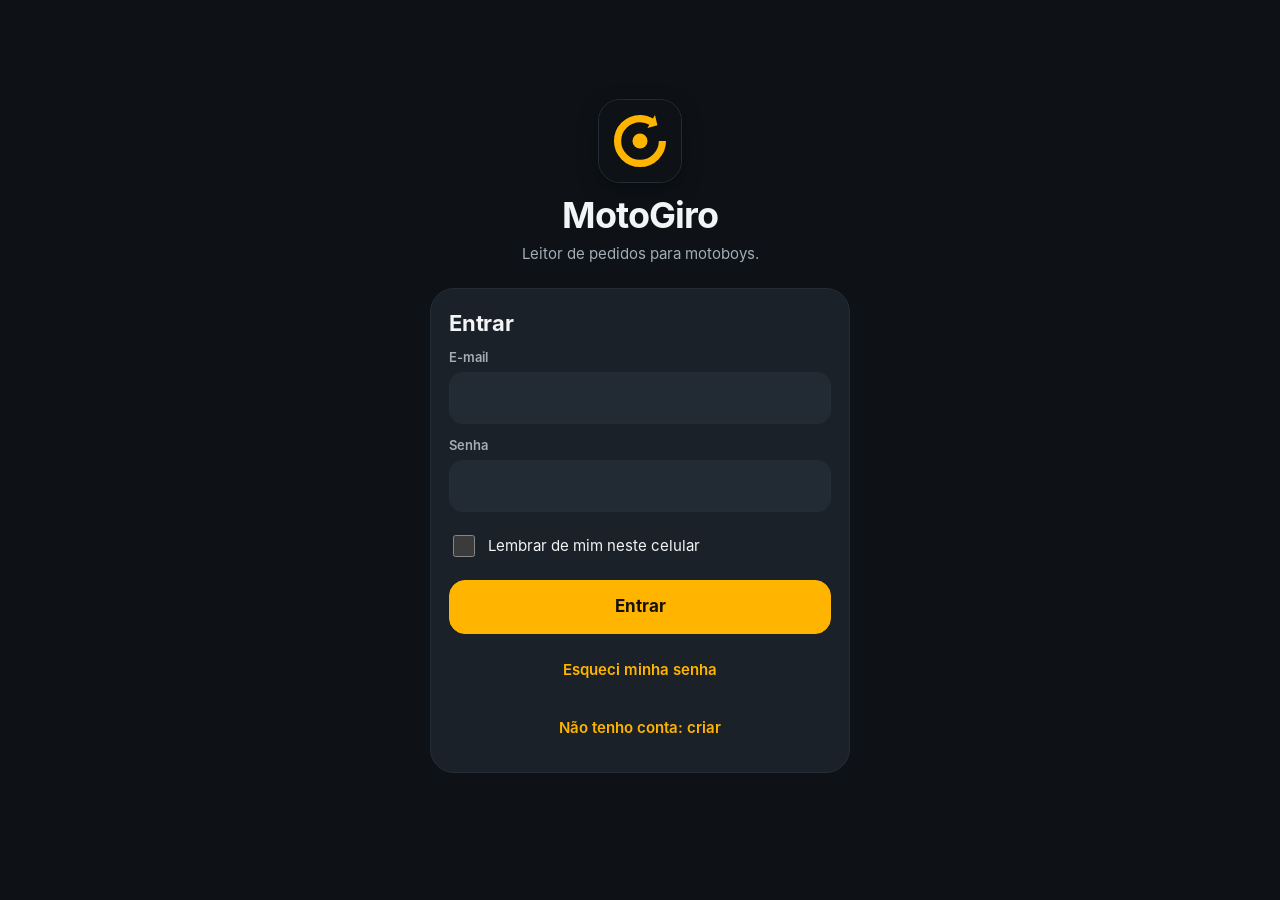
==== commit 28b65437: "Botao x para apagar empresa" ====
--- a/index.html
+++ b/index.html
@@ -18,21 +18,22 @@
   <!-- Cor da barra de cima do celular. O js/tema.js troca essa cor conforme o tema. -->
   <meta name="theme-color" content="#0E1216">
   <link rel="icon" href="icons/icon-192.png">
+  <link rel="apple-touch-icon" href="icons/icon-192.png">
 
   <!-- NOVO: a fonte Inter agora fica na pasta fonts/ (carregada pelo css/tema.css),
        então o link do Google Fonts foi removido e o app abre até sem internet. -->
 
   <!-- O número depois do "?v=" serve pra o celular baixar a versão nova (sobe a cada entrega) -->
-  <link rel="stylesheet" href="css/style.css?v=6">
-  <link rel="stylesheet" href="css/conta.css?v=6">
-  <link rel="stylesheet" href="css/menu.css?v=6">
+  <link rel="stylesheet" href="css/style.css?v=8">
+  <link rel="stylesheet" href="css/conta.css?v=8">
+  <link rel="stylesheet" href="css/menu.css?v=8">
   <!-- NOVO: temas (Noite, Dia, Azul). Vem por ÚLTIMO para sobrescrever as cores antigas -->
-  <link rel="stylesheet" href="css/tema.css?v=6">
+  <link rel="stylesheet" href="css/tema.css?v=8">
   <!-- NOVO: visual da tela Corridas (topo, cartão do dia, cards). Vem depois do tema.css -->
-  <link rel="stylesheet" href="css/corridas.css?v=6">
+  <link rel="stylesheet" href="css/corridas.css?v=8">
 
   <!-- NOVO: liga o tema escolhido ANTES da tela aparecer (por isso fica aqui no <head>) -->
-  <script src="js/tema.js?v=6"></script>
+  <script src="js/tema.js?v=8"></script>
 </head>
 <body>
 
@@ -288,11 +289,11 @@
       menu.js    cria "menu" (menu lateral)
       app.js     usa os de cima
   -->
-  <script src="js/parser.js?v=6"></script>
-  <script src="js/storage.js?v=6"></script>
-  <script src="js/icones.js?v=6"></script>
-  <script src="js/auth.js?v=6"></script>
-  <script src="js/menu.js?v=6"></script>
-  <script src="js/app.js?v=6"></script>
+  <script src="js/parser.js?v=8"></script>
+  <script src="js/storage.js?v=8"></script>
+  <script src="js/icones.js?v=8"></script>
+  <script src="js/auth.js?v=8"></script>
+  <script src="js/menu.js?v=8"></script>
+  <script src="js/app.js?v=8"></script>
 </body>
 </html>
--- a/css/corridas.css
+++ b/css/corridas.css
@@ -344,3 +344,81 @@
 .gav-sair { width: 100%; color: var(--ink-2); }
 /* Avatar da gaveta: cor de destaque (no Azul o do topo é branco e sumiria no fundo branco). */
 .gav-user .avatar { background: var(--accent); color: var(--accent-ink); }
+
+
+/* ------------------------------------------------------------
+   11. TELA DE LOGIN (porta) com o visual novo
+   Só vale dentro de .porta, então Empresas e as outras telas não mudam.
+   ------------------------------------------------------------ */
+.porta-box { gap: 24px; }
+.porta-logo { width: 84px; height: 84px; border-radius: 22px; margin: 0 auto 14px; display: block; box-shadow: var(--sombra); border: 1px solid var(--line); }
+.porta-marca h1 { font: 800 36px/1.05 var(--f-display); letter-spacing: -.03em; color: var(--ink); }
+.porta-marca .lead { color: var(--ink-2); font-size: 15px; }
+
+.porta .conta-box {
+  background: var(--surface); border: 1px solid var(--card-borda); box-shadow: var(--card-sombra), var(--sombra);
+  border-radius: var(--raio-g); padding: 22px 18px; gap: 14px;
+}
+.porta .conta-t { font: 700 22px/1.15 var(--f-display); text-transform: none; letter-spacing: -.01em; }
+.porta .lab { font: 600 13px/1.2 var(--f-body); text-transform: none; letter-spacing: 0; color: var(--ink-2); }
+.porta .in { min-height: 52px; border-radius: 14px; font-size: 16px; }
+.porta .in:focus { outline: 2px solid var(--accent); outline-offset: 1px; }
+.porta .b1 { width: 100%; min-height: 54px; border-radius: 16px; font: 700 17px/1 var(--f-body); }
+.porta .b2 { width: 100%; min-height: 50px; border-radius: 16px; font: 600 16px/1 var(--f-body); }
+.porta .link { min-height: 44px; font: 600 15px/1 var(--f-body); text-decoration: none; color: var(--accent); }
+.porta .conta-lembrar { min-height: 40px; }
+
+
+/* ------------------------------------------------------------
+   12. TELAS EMPRESAS E RELATÓRIO com o visual novo
+   Escopo: só dentro de #emp e #rel (a tela Corridas e o login não mudam).
+   ------------------------------------------------------------ */
+#emp, #rel { gap: 14px; }
+#rel > header { padding-top: 8px; }
+#rel h1 { font: 700 32px/1.1 var(--f-display); letter-spacing: -.02em; }
+#emp .lead, #rel .lead { color: var(--ink-2); font-size: 15px; }
+
+/* Cartões (Empresas e cada serviço do relatório) */
+#emp .paste, .rel-s {
+  background: var(--surface); border: 1px solid var(--card-borda); box-shadow: var(--card-sombra);
+  border-radius: var(--raio-g); padding: 18px 16px; gap: 16px;
+}
+.rel-s { display: flex; flex-direction: column; }
+#emp .paste { gap: 18px; }
+
+/* Rótulos: frase normal, sem MAIÚSCULAS nem fonte mono */
+#emp .lab, #rel .lab { font: 600 13px/1.2 var(--f-body); text-transform: none; letter-spacing: 0; color: var(--ink-2); }
+#emp .hint, #rel .hint { font-size: 13px; line-height: 1.4; }
+
+/* Campos e botões */
+#emp .in, #rel .in { min-height: 50px; border-radius: 14px; font-size: 16px; }
+#emp .in:focus, #rel .in:focus { outline: 2px solid var(--accent); outline-offset: 1px; }
+#emp .in.sm, #rel .in.sm { max-width: 160px; }
+#emp .b1, #rel .b1 { min-height: 52px; border-radius: 16px; font: 700 16px/1 var(--f-body); }
+#emp .b2, #rel .b2 { min-height: 46px; border-radius: 14px; font: 600 15px/1 var(--f-body); }
+
+/* Escolha da empresa: "pílulas"; a escolhida usa a cor do tema */
+#emp .seg { gap: 8px; }
+#emp .seg .b2 { border-radius: 999px; padding: 0 16px; background: var(--surface-2); border-color: transparent; color: var(--ink); }
+#emp .seg .b2[aria-pressed="true"] { background: var(--accent); color: var(--accent-ink); }
+#emp .seg .plus { background: transparent; border: 1.5px dashed var(--accent); color: var(--accent); }
+
+/* Relatório: título do serviço, lista e total */
+.rel-h b { font: 700 20px/1.15 var(--f-display); text-transform: none; letter-spacing: -.01em; }
+.rel-h span { font-size: 14px; }
+.rel-l li { padding: 6px 0; border-top: 1px solid var(--line); }
+.rel-l li:first-child { border-top: 0; }
+.rel-l .n { font-size: 15px; }
+.rel-g b { font: 800 40px/1 var(--f-display); letter-spacing: -.03em; color: var(--accent); }
+#rel .notice { border-radius: 14px; padding: 12px 14px; }
+#rel .row { gap: 10px; }
+#emp .link { text-decoration: none; font-weight: 600; }
+
+/* Empresa escolhida: pílula com um "x" (apagar) dentro. */
+#emp .seg .sv-sel { display: inline-flex; align-items: center; background: var(--accent); border-radius: 999px; padding-right: 6px; }
+#emp .seg .sv-sel .b2 { background: transparent; padding-right: 8px; }
+.sv-x {
+  width: 34px; height: 34px; flex: none; display: flex; align-items: center; justify-content: center;
+  border: 0; border-radius: 50%; cursor: pointer;
+  background: rgba(0, 0, 0, .14); color: var(--accent-ink);
+}
